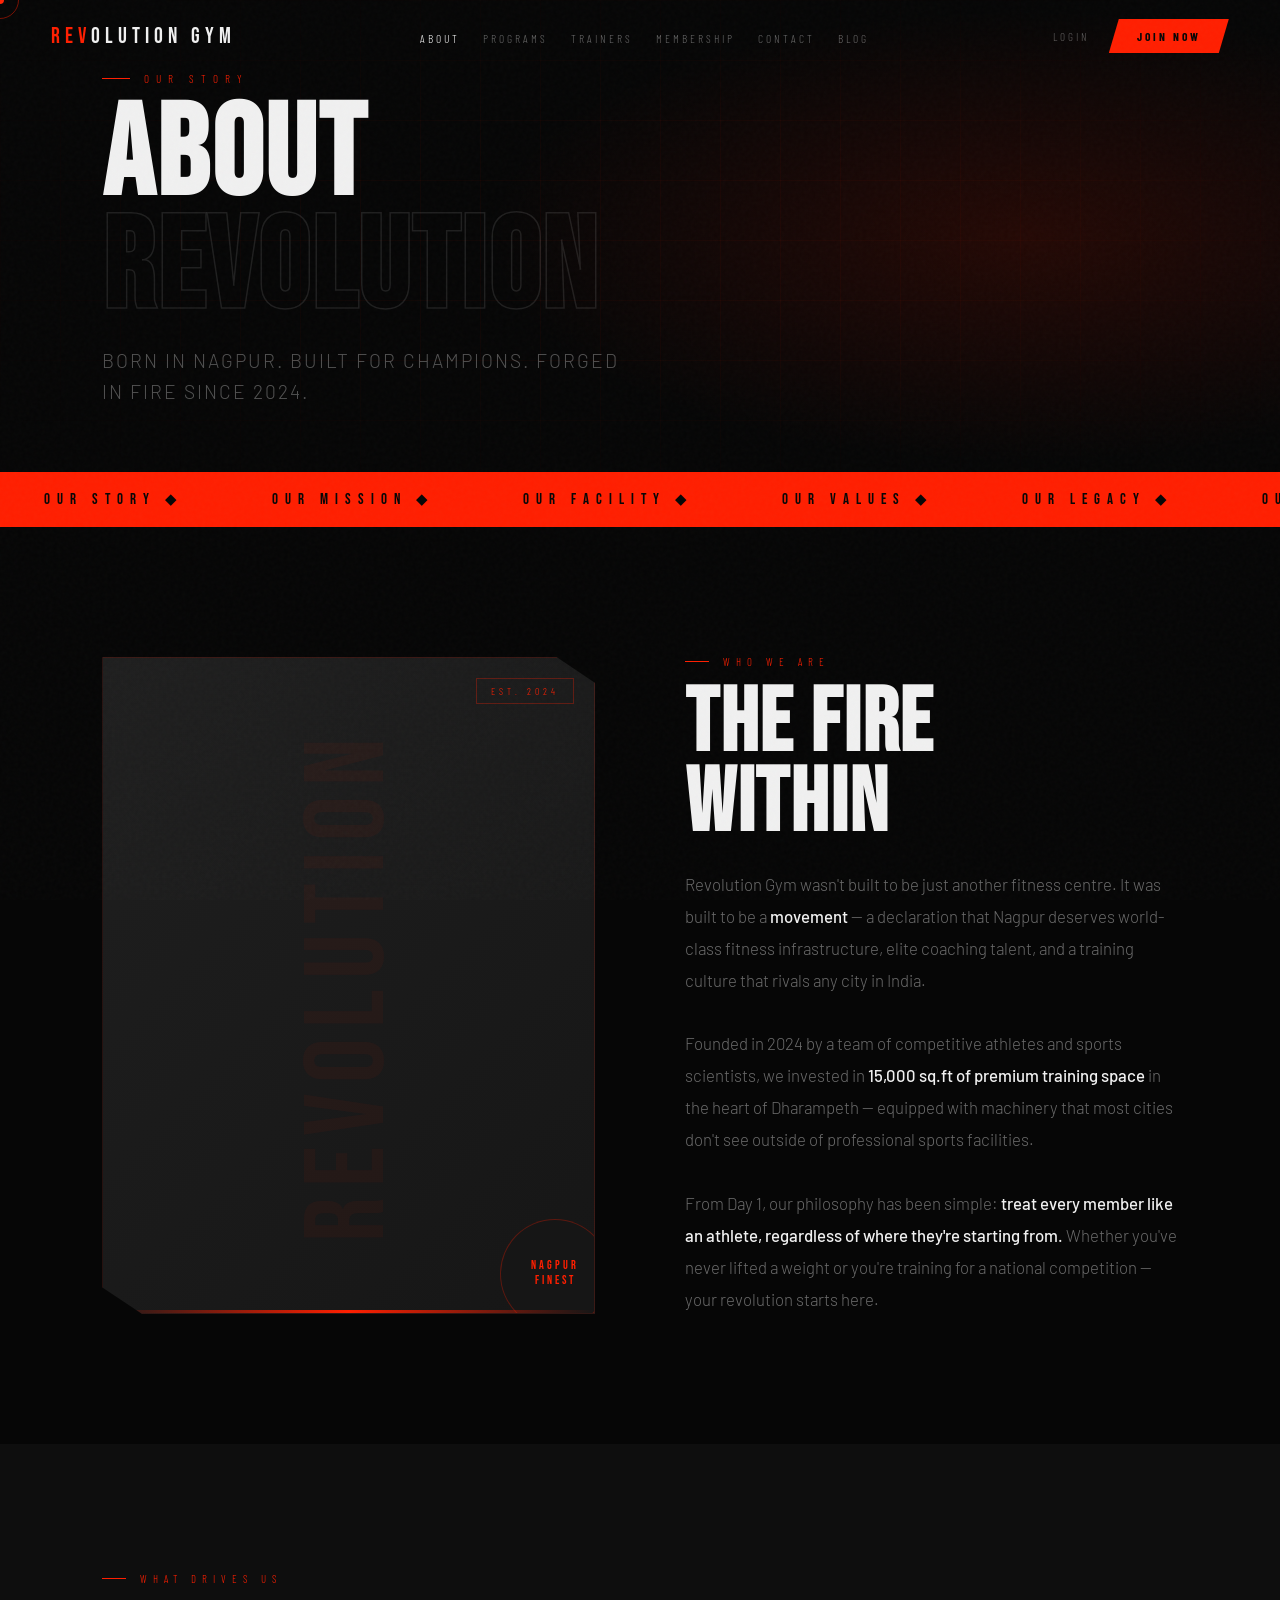
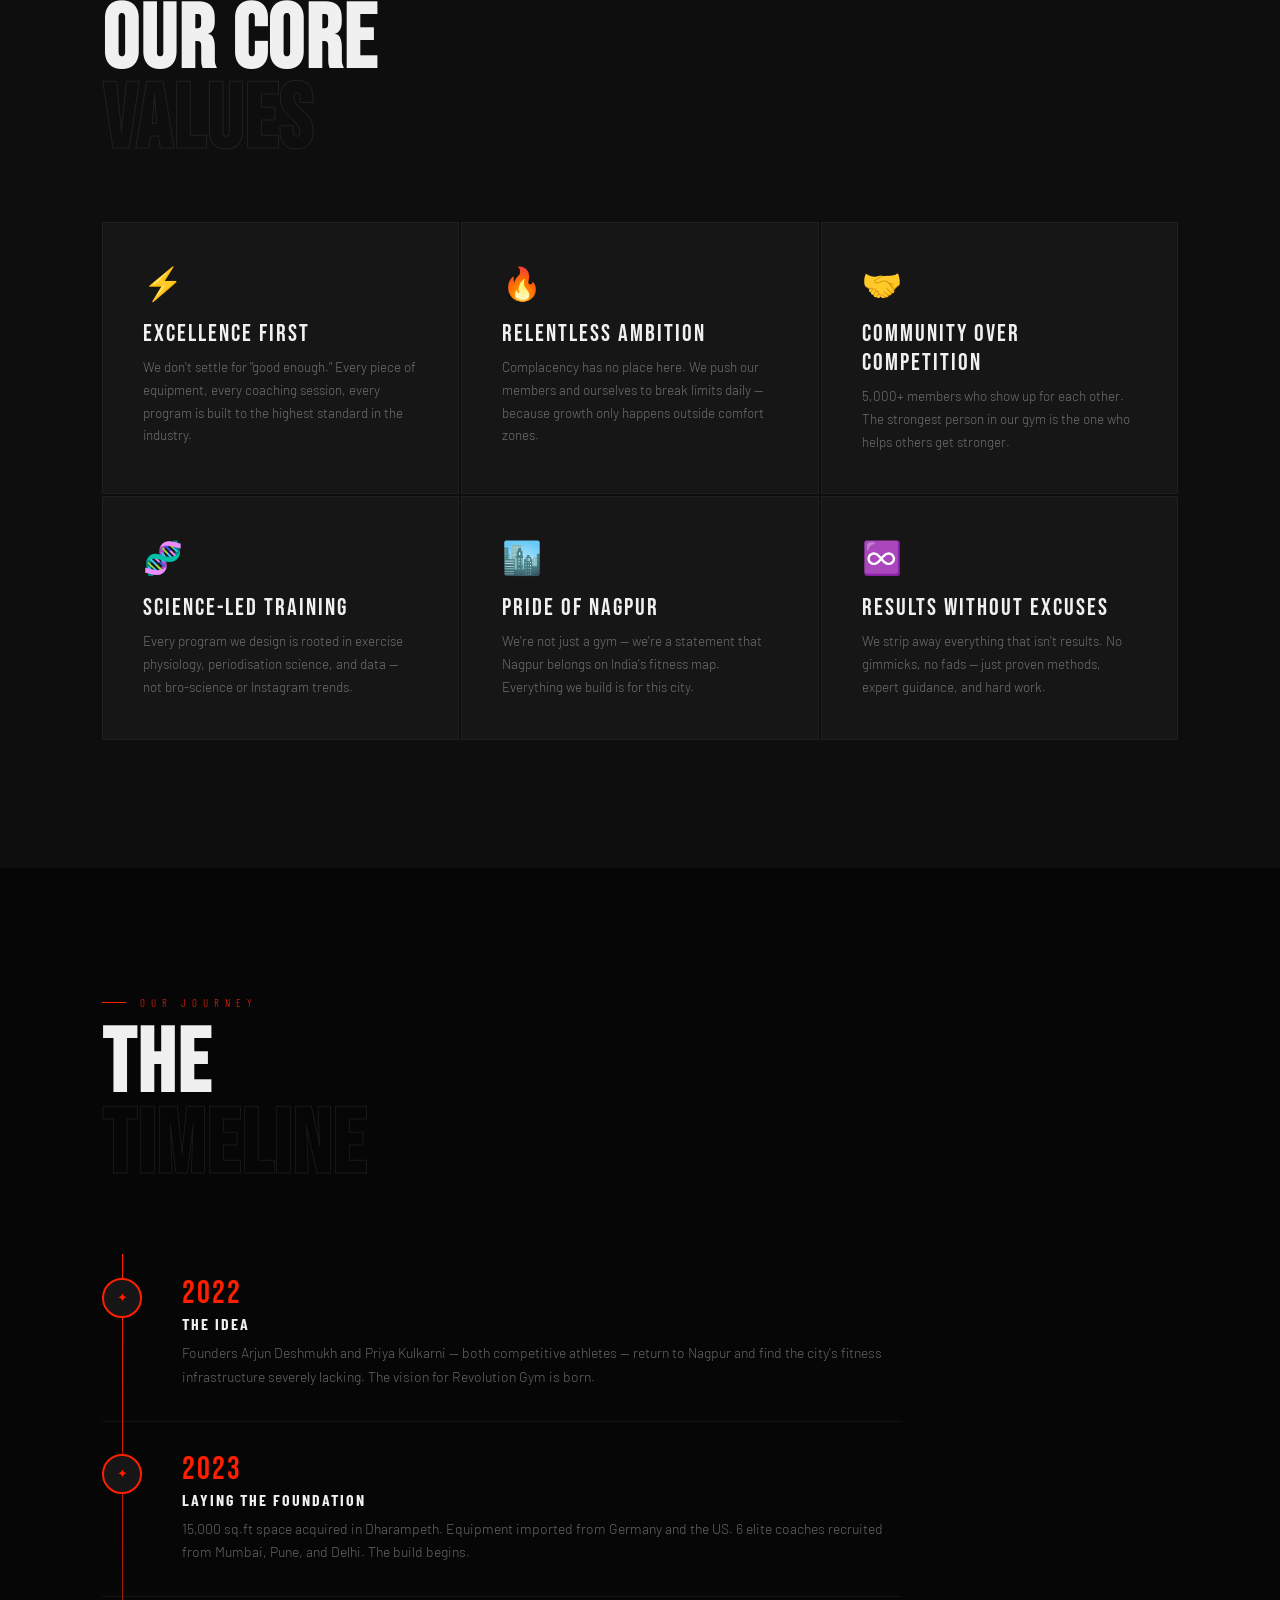
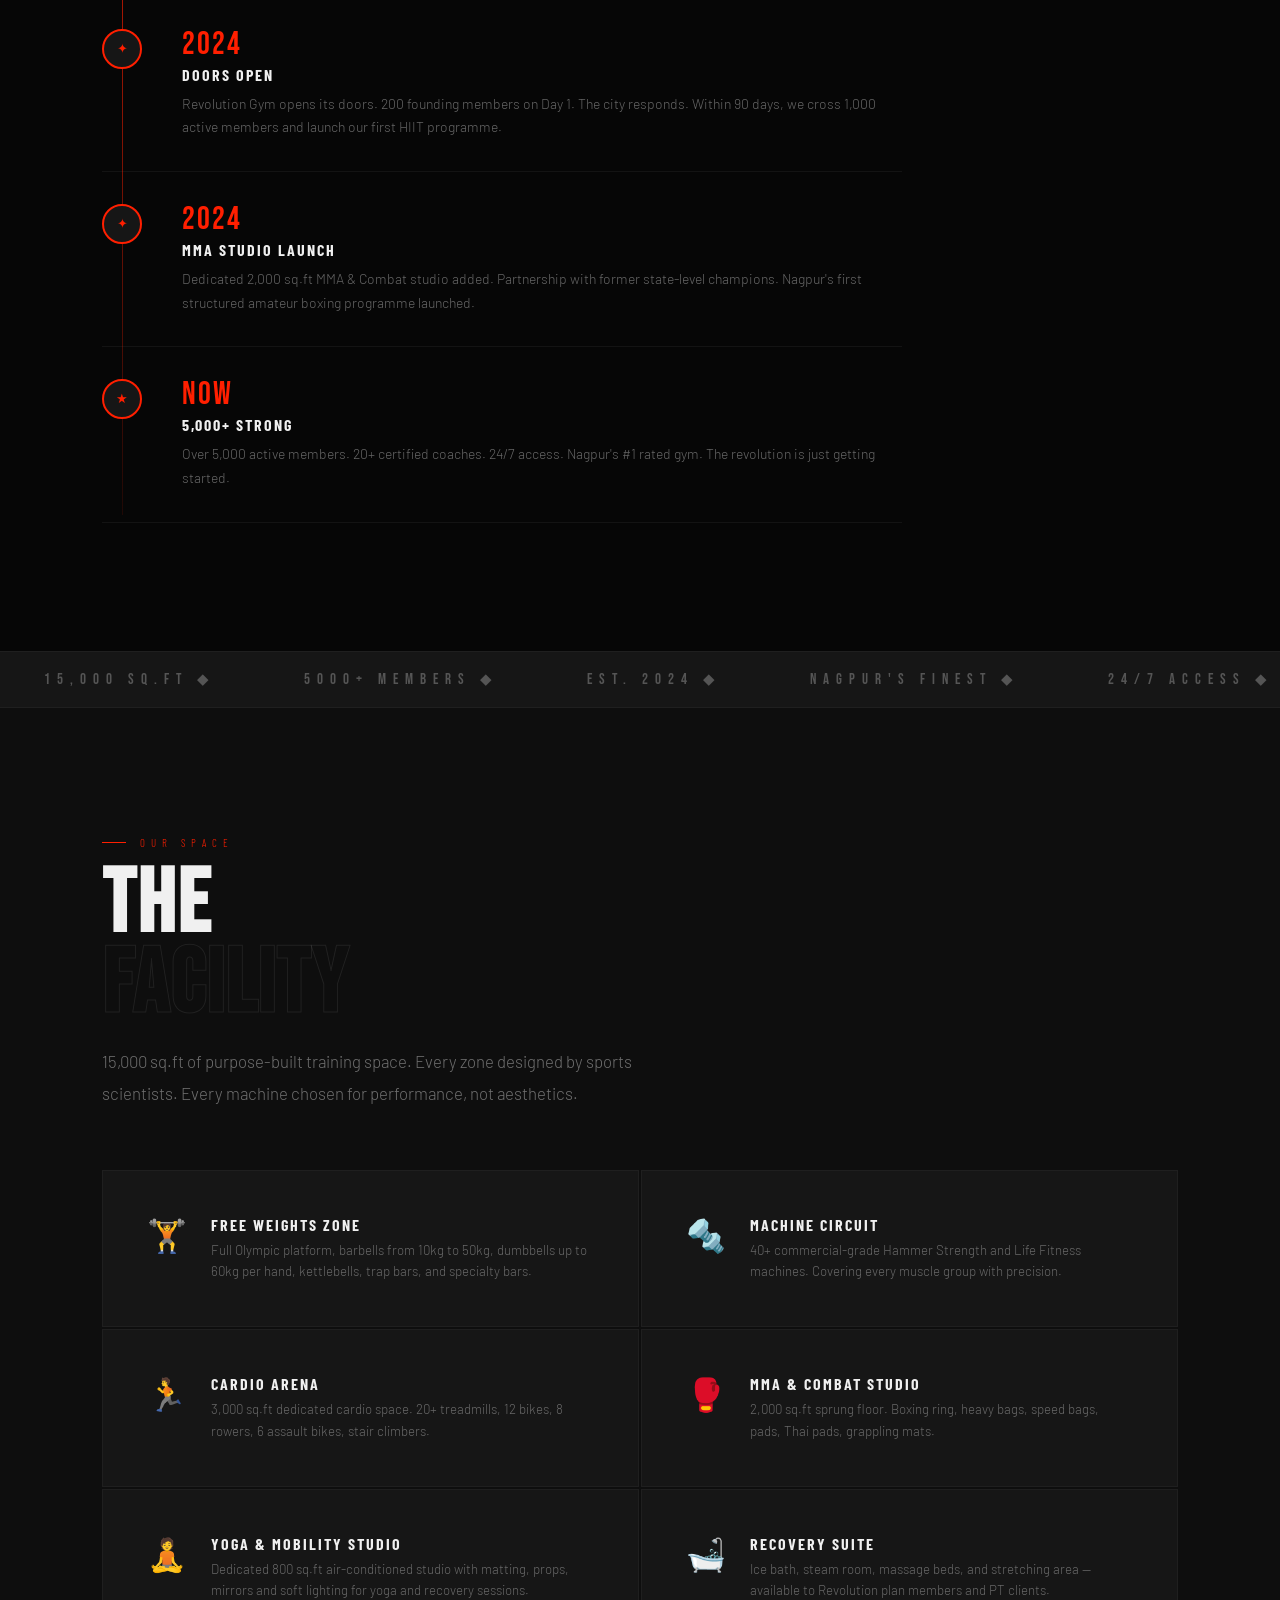
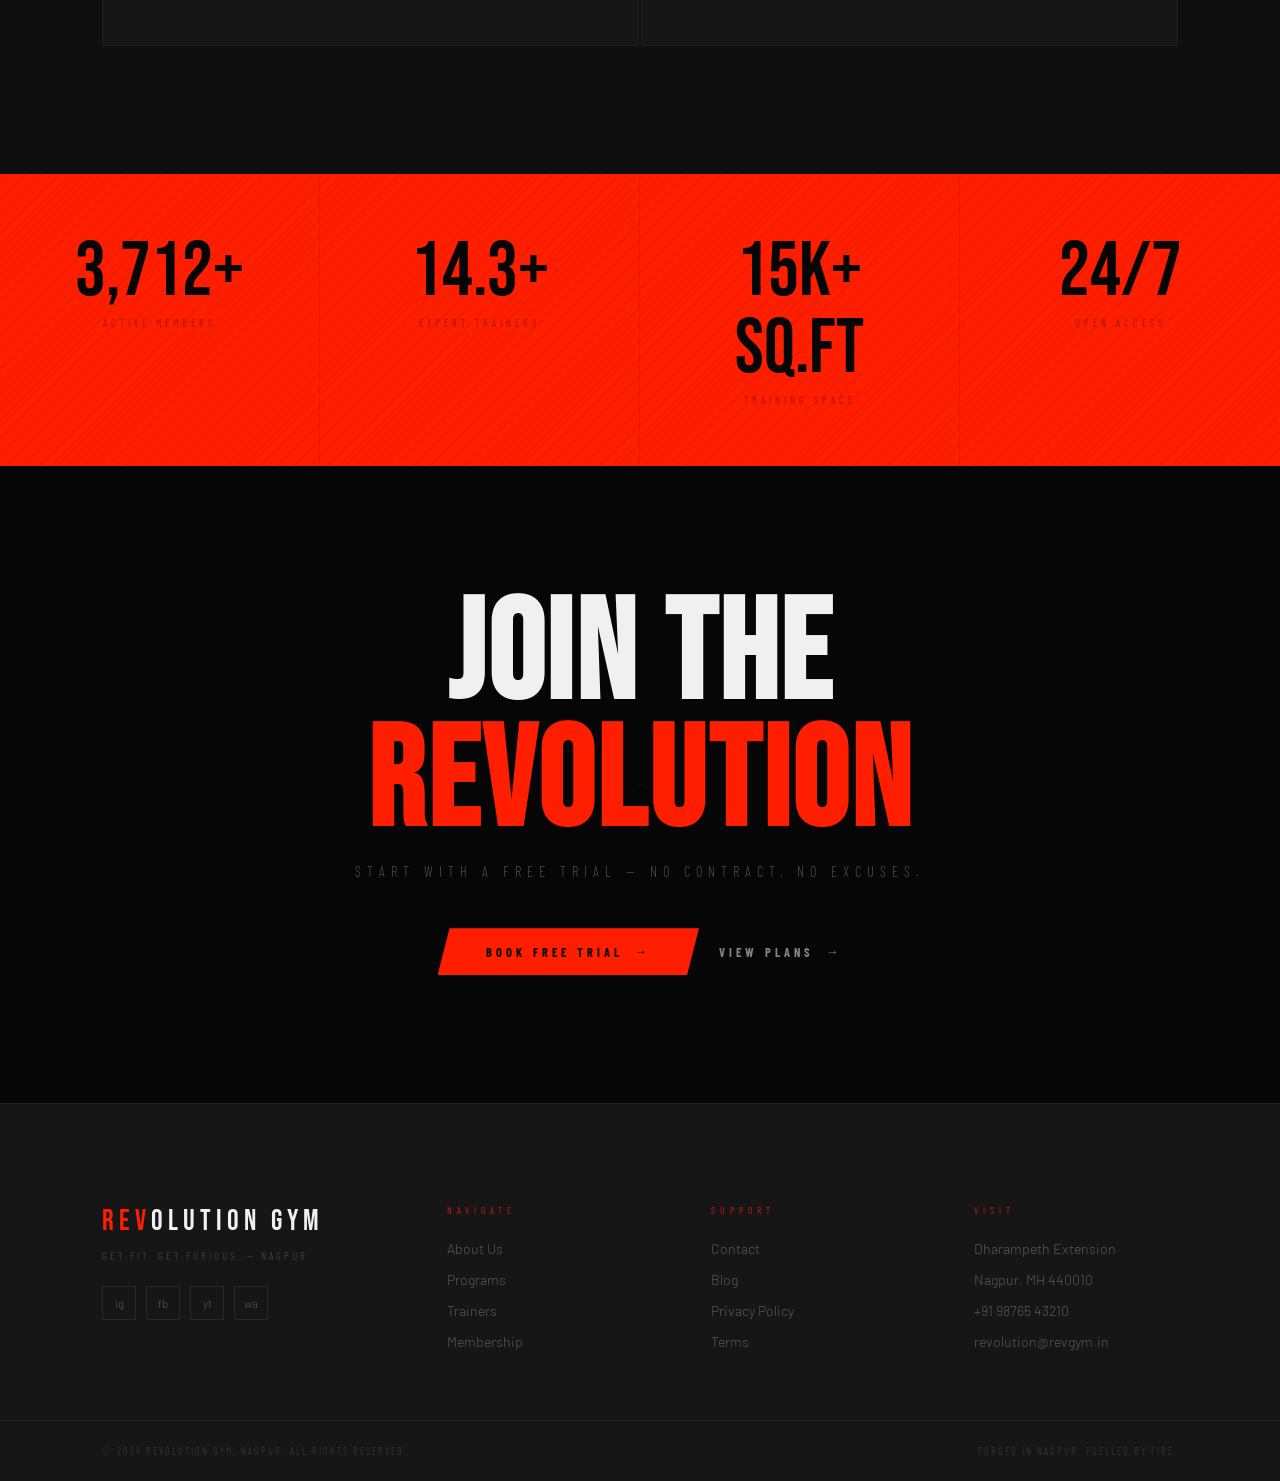
==== about.html @ 10c81440 "Initial commit" ====
<!DOCTYPE html>
<html lang="en">
<head>
<meta charset="UTF-8"><meta name="viewport" content="width=device-width,initial-scale=1">
<title>About Us — Revolution Gym Nagpur</title>
<link rel="stylesheet" href="style.css">
<style>
.about-two{display:grid;grid-template-columns:1fr 1fr;gap:clamp(40px,7vw,100px);align-items:center;}
.about-visual-box{
  aspect-ratio:3/4;background:linear-gradient(135deg,var(--plate),var(--steel));
  border:1px solid rgba(255,31,0,.15);position:relative;overflow:hidden;
  clip-path:polygon(0 0,92% 0,100% 4%,100% 100%,8% 100%,0 96%);
}
.about-visual-box::before{content:'REVOLUTION';position:absolute;top:50%;left:50%;transform:translate(-50%,-50%) rotate(-90deg);font-family:'Bebas Neue',sans-serif;font-size:7rem;letter-spacing:10px;color:rgba(255,31,0,.05);white-space:nowrap;}
.about-visual-box::after{content:'';position:absolute;bottom:0;left:0;right:0;height:3px;background:linear-gradient(90deg,transparent,var(--fire),transparent);animation:scan 3s ease-in-out infinite;}
@keyframes scan{0%,100%{transform:translateX(-100%);}50%{transform:translateX(100%);}}
.est-tag{position:absolute;top:20px;right:20px;font-family:'Barlow Condensed',sans-serif;font-size:.62rem;letter-spacing:4px;text-transform:uppercase;color:var(--fire);border:1px solid rgba(255,31,0,.3);padding:6px 14px;}
.rotate-badge{
  position:absolute;bottom:-16px;right:-16px;
  width:110px;height:110px;border-radius:50%;
  background:var(--steel);border:1px solid rgba(255,31,0,.3);
  display:flex;align-items:center;justify-content:center;
  font-family:'Bebas Neue',sans-serif;font-size:.72rem;letter-spacing:3px;
  color:var(--fire);text-align:center;line-height:1.3;
  animation:rotateSlow 14s linear infinite;
}
@keyframes rotateSlow{to{transform:rotate(360deg);}}

.values-grid{display:grid;grid-template-columns:repeat(3,1fr);gap:2px;margin-top:60px;}
.value-card{background:var(--steel);border:1px solid rgba(255,255,255,.04);padding:clamp(24px,4vw,40px);position:relative;overflow:hidden;transition:border-color .35s;}
.value-card:hover{border-color:rgba(255,31,0,.3);}
.value-card::after{content:'';position:absolute;bottom:0;left:0;width:0;height:2px;background:var(--fire);transition:width .5s var(--ease);}
.value-card:hover::after{width:100%;}
.value-icon{font-size:2rem;margin-bottom:16px;}
.value-title{font-family:'Bebas Neue',sans-serif;font-size:1.5rem;letter-spacing:2px;margin-bottom:8px;}
.value-desc{font-size:.84rem;color:rgba(255,255,255,.38);line-height:1.7;}

.facility-grid{display:grid;grid-template-columns:repeat(2,1fr);gap:2px;margin-top:60px;}
.facility-item{
  background:var(--steel);
  border:1px solid rgba(255,255,255,.04);
  padding:clamp(28px,4vw,44px);
  display:flex;gap:24px;align-items:flex-start;
  transition:border-color .35s;
}
.facility-item:hover{border-color:rgba(255,31,0,.25);}
.facility-icon{font-size:2rem;flex-shrink:0;}
.facility-h{font-family:'Barlow Condensed',sans-serif;font-size:1rem;letter-spacing:2px;text-transform:uppercase;font-weight:700;margin-bottom:6px;}
.facility-d{font-size:.83rem;color:rgba(255,255,255,.35);line-height:1.6;}

@media(max-width:900px){
  .about-two{grid-template-columns:1fr;}
  .about-visual-box{display:none;}
  .values-grid{grid-template-columns:1fr 1fr;}
  .facility-grid{grid-template-columns:1fr;}
}
@media(max-width:520px){.values-grid{grid-template-columns:1fr;}}
</style>
</head>
<body>
<div id="cur-dot"></div><div id="cur-ring"></div>
<canvas id="bg-canvas" style="position:fixed;inset:0;z-index:0;pointer-events:none;opacity:.5;"></canvas>

<nav>
  <a href="index.html" class="nav-logo"><em>REV</em>OLUTION GYM</a>
  <ul class="nav-links">
    <li><a href="about.html">About</a></li><li><a href="programs.html">Programs</a></li><li><a href="trainers.html">Trainers</a></li><li><a href="membership.html">Membership</a></li><li><a href="contact.html">Contact</a></li><li><a href="blog.html">Blog</a></li>
  </ul>
  <div style="display:flex;align-items:center;gap:0;flex-shrink:0;"><a href="login.html" id="navLoginBtn" style="font-family:'Barlow Condensed',sans-serif;font-size:.7rem;letter-spacing:3px;text-transform:uppercase;color:rgba(255,255,255,.35);margin-right:20px;transition:color .2s;white-space:nowrap;" onmouseover="this.style.color='#FF1F00'" onmouseout="this.style.color='rgba(255,255,255,.35)'">Login</a><a href="join.html" class="nav-cta">Join Now</a>
  </div>
  <button class="nav-ham" aria-label="Menu"><span></span><span></span><span></span></button>
</nav>
<nav class="nav-drawer"><ul><li><a href="about.html">About Us</a></li><li><a href="programs.html">Programs</a></li><li><a href="trainers.html">Trainers</a></li><li><a href="membership.html">Membership</a></li><li><a href="contact.html">Contact</a></li><li><a href="blog.html">Blog</a></li></ul><a href="login.html" style="display:block;text-align:center;margin:0 clamp(20px,6vw,60px) 12px;font-family:'Barlow Condensed',sans-serif;font-size:.8rem;letter-spacing:3px;text-transform:uppercase;color:rgba(255,255,255,.4);padding:14px;border:1px solid rgba(255,255,255,.1);">Sign In to My Account</a><a href="join.html" class="nav-drawer-cta">Join Now — Free Trial</a></nav>

<!-- HERO -->
<div class="page-hero">
  <div class="page-hero-bg"></div><div class="page-hero-grid"></div>
  <div class="page-hero-content">
    <p class="page-hero-eyebrow">Our Story</p>
    <h1 class="page-hero-title">ABOUT<br><span class="ghost">REVOLUTION</span></h1>
    <p class="page-hero-sub">Born in Nagpur. Built for champions. Forged in fire since 2024.</p>
  </div>
</div>

<!-- MARQUEE -->
<div class="marquee"><div class="marquee-track"><span>OUR STORY ◆</span><span>OUR MISSION ◆</span><span>OUR FACILITY ◆</span><span>OUR VALUES ◆</span><span>OUR LEGACY ◆</span><span>OUR STORY ◆</span><span>OUR MISSION ◆</span><span>OUR FACILITY ◆</span><span>OUR VALUES ◆</span><span>OUR LEGACY ◆</span></div></div>

<!-- STORY -->
<section class="section pad" style="background:var(--black);">
  <div class="about-two">
    <div class="about-visual-box">
      <div class="est-tag">EST. 2024</div>
      <div class="rotate-badge">NAGPUR<br>FINEST</div>
    </div>
    <div>
      <p class="s-label" data-r="up">Who We Are</p>
      <h2 class="s-title" data-r="up" data-d="80">THE FIRE<br>WITHIN</h2>
      <div class="s-body" data-r="up" data-d="160" style="margin-top:24px;">
        <p>Revolution Gym wasn't built to be just another fitness centre. It was built to be a <strong>movement</strong> — a declaration that Nagpur deserves world-class fitness infrastructure, elite coaching talent, and a training culture that rivals any city in India.</p>
        <br>
        <p>Founded in 2024 by a team of competitive athletes and sports scientists, we invested in <strong>15,000 sq.ft of premium training space</strong> in the heart of Dharampeth — equipped with machinery that most cities don't see outside of professional sports facilities.</p>
        <br>
        <p>From Day 1, our philosophy has been simple: <strong>treat every member like an athlete, regardless of where they're starting from.</strong> Whether you've never lifted a weight or you're training for a national competition — your revolution starts here.</p>
      </div>
    </div>
  </div>
</section>

<!-- VALUES -->
<section class="section pad" style="background:var(--ink);">
  <p class="s-label" data-r="up">What Drives Us</p>
  <h2 class="s-title" data-r="up" data-d="80">OUR CORE<br><span class="ghost">VALUES</span></h2>
  <div class="values-grid">
    <div class="value-card" data-r="up" data-d="0"><div class="value-icon">⚡</div><div class="value-title">Excellence First</div><p class="value-desc">We don't settle for "good enough." Every piece of equipment, every coaching session, every program is built to the highest standard in the industry.</p></div>
    <div class="value-card" data-r="up" data-d="80"><div class="value-icon">🔥</div><div class="value-title">Relentless Ambition</div><p class="value-desc">Complacency has no place here. We push our members and ourselves to break limits daily — because growth only happens outside comfort zones.</p></div>
    <div class="value-card" data-r="up" data-d="160"><div class="value-icon">🤝</div><div class="value-title">Community Over Competition</div><p class="value-desc">5,000+ members who show up for each other. The strongest person in our gym is the one who helps others get stronger.</p></div>
    <div class="value-card" data-r="up" data-d="60"><div class="value-icon">🧬</div><div class="value-title">Science-Led Training</div><p class="value-desc">Every program we design is rooted in exercise physiology, periodisation science, and data — not bro-science or Instagram trends.</p></div>
    <div class="value-card" data-r="up" data-d="140"><div class="value-icon">🏙️</div><div class="value-title">Pride of Nagpur</div><p class="value-desc">We're not just a gym — we're a statement that Nagpur belongs on India's fitness map. Everything we build is for this city.</p></div>
    <div class="value-card" data-r="up" data-d="220"><div class="value-icon">♾️</div><div class="value-title">Results Without Excuses</div><p class="value-desc">We strip away everything that isn't results. No gimmicks, no fads — just proven methods, expert guidance, and hard work.</p></div>
  </div>
</section>

<!-- TIMELINE -->
<section class="section pad" style="background:var(--black);">
  <p class="s-label" data-r="up">Our Journey</p>
  <h2 class="s-title" data-r="up" data-d="80">THE<br><span class="ghost">TIMELINE</span></h2>
  <div class="timeline" style="margin-top:60px;max-width:800px;">
    <div class="tl-item" data-r="up"><div class="tl-dot">✦</div><div><div class="tl-year">2022</div><div class="tl-title">The Idea</div><p class="tl-desc">Founders Arjun Deshmukh and Priya Kulkarni — both competitive athletes — return to Nagpur and find the city's fitness infrastructure severely lacking. The vision for Revolution Gym is born.</p></div></div>
    <div class="tl-item" data-r="up" data-d="80"><div class="tl-dot">✦</div><div><div class="tl-year">2023</div><div class="tl-title">Laying the Foundation</div><p class="tl-desc">15,000 sq.ft space acquired in Dharampeth. Equipment imported from Germany and the US. 6 elite coaches recruited from Mumbai, Pune, and Delhi. The build begins.</p></div></div>
    <div class="tl-item" data-r="up" data-d="160"><div class="tl-dot">✦</div><div><div class="tl-year">2024</div><div class="tl-title">Doors Open</div><p class="tl-desc">Revolution Gym opens its doors. 200 founding members on Day 1. The city responds. Within 90 days, we cross 1,000 active members and launch our first HIIT programme.</p></div></div>
    <div class="tl-item" data-r="up" data-d="240"><div class="tl-dot">✦</div><div><div class="tl-year">2024</div><div class="tl-title">MMA Studio Launch</div><p class="tl-desc">Dedicated 2,000 sq.ft MMA & Combat studio added. Partnership with former state-level champions. Nagpur's first structured amateur boxing programme launched.</p></div></div>
    <div class="tl-item" data-r="up" data-d="320"><div class="tl-dot">★</div><div><div class="tl-year">Now</div><div class="tl-title">5,000+ Strong</div><p class="tl-desc">Over 5,000 active members. 20+ certified coaches. 24/7 access. Nagpur's #1 rated gym. The revolution is just getting started.</p></div></div>
  </div>
</section>

<!-- MARQUEE -->
<div class="marquee dark rev"><div class="marquee-track"><span>15,000 SQ.FT ◆</span><span>5000+ MEMBERS ◆</span><span>EST. 2024 ◆</span><span>NAGPUR'S FINEST ◆</span><span>24/7 ACCESS ◆</span><span>20+ TRAINERS ◆</span><span>15,000 SQ.FT ◆</span><span>5000+ MEMBERS ◆</span><span>EST. 2024 ◆</span><span>NAGPUR'S FINEST ◆</span><span>24/7 ACCESS ◆</span><span>20+ TRAINERS ◆</span></div></div>

<!-- FACILITY -->
<section class="section pad" style="background:var(--ink);">
  <p class="s-label" data-r="up">Our Space</p>
  <h2 class="s-title" data-r="up" data-d="80">THE<br><span class="ghost">FACILITY</span></h2>
  <p class="s-body" data-r="up" data-d="160" style="margin-top:20px;max-width:600px;">15,000 sq.ft of purpose-built training space. Every zone designed by sports scientists. Every machine chosen for performance, not aesthetics.</p>
  <div class="facility-grid">
    <div class="facility-item" data-r="up"><div class="facility-icon">🏋️</div><div><div class="facility-h">Free Weights Zone</div><p class="facility-d">Full Olympic platform, barbells from 10kg to 50kg, dumbbells up to 60kg per hand, kettlebells, trap bars, and specialty bars.</p></div></div>
    <div class="facility-item" data-r="up" data-d="80"><div class="facility-icon">🔩</div><div><div class="facility-h">Machine Circuit</div><p class="facility-d">40+ commercial-grade Hammer Strength and Life Fitness machines. Covering every muscle group with precision.</p></div></div>
    <div class="facility-item" data-r="up" data-d="40"><div class="facility-icon">🏃</div><div><div class="facility-h">Cardio Arena</div><p class="facility-d">3,000 sq.ft dedicated cardio space. 20+ treadmills, 12 bikes, 8 rowers, 6 assault bikes, stair climbers.</p></div></div>
    <div class="facility-item" data-r="up" data-d="120"><div class="facility-icon">🥊</div><div><div class="facility-h">MMA & Combat Studio</div><p class="facility-d">2,000 sq.ft sprung floor. Boxing ring, heavy bags, speed bags, pads, Thai pads, grappling mats.</p></div></div>
    <div class="facility-item" data-r="up" data-d="80"><div class="facility-icon">🧘</div><div><div class="facility-h">Yoga & Mobility Studio</div><p class="facility-d">Dedicated 800 sq.ft air-conditioned studio with matting, props, mirrors and soft lighting for yoga and recovery sessions.</p></div></div>
    <div class="facility-item" data-r="up" data-d="160"><div class="facility-icon">🛁</div><div><div class="facility-h">Recovery Suite</div><p class="facility-d">Ice bath, steam room, massage beds, and stretching area — available to Revolution plan members and PT clients.</p></div></div>
  </div>
</section>

<!-- STATS BAND -->
<div class="fire-band">
  <div class="fire-band-grid">
    <div class="fire-stat" data-r="up"><div class="fire-num" data-count="5000" data-suffix="+">5000+</div><div class="fire-label">Active Members</div></div>
    <div class="fire-stat" data-r="up" data-d="100"><div class="fire-num" data-count="20" data-suffix="+">20+</div><div class="fire-label">Expert Trainers</div></div>
    <div class="fire-stat" data-r="up" data-d="200"><div class="fire-num">15K+ sq.ft</div><div class="fire-label">Training Space</div></div>
    <div class="fire-stat" data-r="up" data-d="300"><div class="fire-num">24/7</div><div class="fire-label">Open Access</div></div>
  </div>
</div>

<!-- CTA -->
<section class="section pad cta-section">
  <div class="cta-ring"></div><div class="cta-ring"></div><div class="cta-ring"></div>
  <div class="cta-inner">
    <h2 class="cta-h" data-r="up">JOIN THE<br><span style="color:var(--fire)">REVOLUTION</span></h2>
    <p class="cta-sub" data-r="up" data-d="100">Start with a free trial — no contract, no excuses.</p>
    <div class="cta-btns" data-r="up" data-d="200">
      <a href="contact.html" class="btn btn-fire">Book Free Trial <span class="arr">→</span></a>
      <a href="membership.html" class="btn btn-ghost">View Plans <span class="arr">→</span></a>
    </div>
  </div>
</section>

<!-- FOOTER -->
<footer>
  <div class="footer-main">
    <div><div class="footer-brand-name"><em>REV</em>OLUTION GYM</div><p class="footer-tagline">Get Fit. Get Furious. — Nagpur</p><div class="footer-socials"><a href="#" class="fsoc">ig</a><a href="#" class="fsoc">fb</a><a href="#" class="fsoc">yt</a><a href="#" class="fsoc">wa</a></div></div>
    <div class="footer-col"><div class="footer-col-h">Navigate</div><ul><li><a href="about.html">About Us</a></li><li><a href="programs.html">Programs</a></li><li><a href="trainers.html">Trainers</a></li><li><a href="membership.html">Membership</a></li></ul></div>
    <div class="footer-col"><div class="footer-col-h">Support</div><ul><li><a href="contact.html">Contact</a></li><li><a href="blog.html">Blog</a></li><li><a href="#">Privacy Policy</a></li><li><a href="#">Terms</a></li></ul></div>
    <div class="footer-col"><div class="footer-col-h">Visit</div><ul><li><a href="#">Dharampeth Extension</a></li><li><a href="#">Nagpur, MH 440010</a></li><li><a href="tel:+919876543210">+91 98765 43210</a></li><li><a href="mailto:revolution@revgym.in">revolution@revgym.in</a></li></ul></div>
  </div>
  <div class="footer-bottom"><span>© 2024 Revolution Gym, Nagpur. All Rights Reserved.</span><span>Forged in Nagpur. Fuelled by Fire.</span></div>
</footer>
<script src="main.js"></script>
</body>
</html>
---- style.css ----
/* ================================================================
   REVOLUTION GYM — Global Design System
   Pages: Home, About, Programs, Trainers, Membership, Contact, Blog
   ================================================================ */
@import url('https://fonts.googleapis.com/css2?family=Bebas+Neue&family=Barlow+Condensed:ital,wght@0,200;0,300;0,400;0,600;0,700;0,900;1,300;1,700&family=Barlow:wght@300;400;500&display=swap');

/* ── TOKENS ─────────────────────────────────────────────── */
:root {
  --fire:   #FF1F00;
  --ember:  #FF5500;
  --gold:   #FFB700;
  --black:  #060606;
  --ink:    #0e0e0e;
  --steel:  #161616;
  --plate:  #1f1f1f;
  --mist:   #2a2a2a;
  --ash:    #555;
  --chalk:  #aaa;
  --white:  #f0f0f0;
  --nav-h:  72px;
  --ease:   cubic-bezier(0.19,1,0.22,1);
  --ease-b: cubic-bezier(0.34,1.56,0.64,1);
}

/* ── RESET ───────────────────────────────────────────────── */
*,*::before,*::after{box-sizing:border-box;margin:0;padding:0;}
html{font-size:16px;overflow-x:hidden;scroll-behavior:smooth;}
body{
  background:var(--black);color:var(--white);
  font-family:'Barlow',sans-serif;font-weight:300;
  overflow-x:hidden;cursor:none;
  -webkit-font-smoothing:antialiased;
}
a{color:inherit;text-decoration:none;}
img,video,svg{display:block;max-width:100%;}
button,input,textarea,select{
  border:none;background:none;cursor:none;
  font:inherit;color:inherit;outline:none;
}

/* ── NOISE LAYER ─────────────────────────────────────────── */
body::before{
  content:'';position:fixed;inset:0;z-index:9000;
  pointer-events:none;
  background-image:url("data:image/svg+xml,%3Csvg viewBox='0 0 256 256' xmlns='http://www.w3.org/2000/svg'%3E%3Cfilter id='n'%3E%3CfeTurbulence type='fractalNoise' baseFrequency='.9' numOctaves='4' stitchTiles='stitch'/%3E%3C/filter%3E%3Crect width='100%25' height='100%25' filter='url(%23n)'/%3E%3C/svg%3E");
  opacity:.025;
}

/* ── CURSOR ──────────────────────────────────────────────── */
#cur-dot,#cur-ring{
  position:fixed;pointer-events:none;z-index:9998;
  transform:translate(-50%,-50%);
  transition:opacity .3s;
}
#cur-dot{
  width:8px;height:8px;
  background:var(--fire);border-radius:50%;
  mix-blend-mode:screen;
}
#cur-ring{
  width:38px;height:38px;
  border:1px solid rgba(255,31,0,.45);
  border-radius:50%;
  transition:width .35s var(--ease),height .35s var(--ease),border-color .3s,opacity .3s;
}
body.hover-active #cur-ring{width:60px;height:60px;border-color:rgba(255,31,0,.8);}

/* ── NAV ─────────────────────────────────────────────────── */
nav{
  position:fixed;top:0;left:0;right:0;
  height:var(--nav-h);z-index:500;
  display:flex;align-items:center;
  padding:0 clamp(16px,4vw,60px);
  justify-content:space-between;
  gap:16px;
  transition:background .4s,backdrop-filter .4s;
}
nav.scrolled{
  background:rgba(6,6,6,.94);
  backdrop-filter:blur(18px);-webkit-backdrop-filter:blur(18px);
  border-bottom:1px solid rgba(255,31,0,.1);
}
.nav-logo{
  font-family:'Bebas Neue',sans-serif;
  font-size:1.4rem;letter-spacing:5px;
  white-space:nowrap;
  flex-shrink:0;
}
.nav-logo em{color:var(--fire);font-style:normal;}

/* Desktop links */
.nav-links{
  display:flex;gap:clamp(10px,1.8vw,36px);list-style:none;
  flex:1;justify-content:center;
  margin:0 clamp(8px,1.5vw,24px);
  overflow:hidden;
}
.nav-links a{
  font-family:'Barlow Condensed',sans-serif;
  font-size:.72rem;letter-spacing:3px;text-transform:uppercase;
  color:rgba(255,255,255,.38);
  transition:color .2s;position:relative;
  white-space:nowrap;
}
.nav-links a::after{
  content:'';position:absolute;bottom:-4px;left:0;
  width:0;height:1px;background:var(--fire);
  transition:width .3s var(--ease);
}
.nav-links a:hover,
.nav-links a.active{color:var(--white);}
.nav-links a:hover::after,
.nav-links a.active::after{width:100%;}

.nav-cta{
  font-family:'Barlow Condensed',sans-serif;
  font-size:.72rem;letter-spacing:3px;text-transform:uppercase;font-weight:700;
  background:var(--fire);color:var(--black);
  padding:10px 28px;
  clip-path:polygon(10px 0%,100% 0%,calc(100% - 10px) 100%,0% 100%);
  transition:background .2s,transform .2s var(--ease-b);
}
.nav-cta:hover{background:var(--ember);transform:translateY(-2px);}

/* Hamburger */
.nav-ham{
  display:none;flex-direction:column;gap:5px;
  width:28px;padding:4px 0;
}
.nav-ham span{
  display:block;height:1.5px;background:var(--white);
  transition:transform .3s,opacity .3s;
  transform-origin:center;
}
.nav-ham.open span:nth-child(1){transform:translateY(6.5px) rotate(45deg);}
.nav-ham.open span:nth-child(2){opacity:0;}
.nav-ham.open span:nth-child(3){transform:translateY(-6.5px) rotate(-45deg);}

/* Mobile drawer */
.nav-drawer{overflow:hidden;visibility:hidden;
  position:fixed;top:var(--nav-h);left:0;right:0;
  background:rgba(6,6,6,.98);
  backdrop-filter:blur(20px);-webkit-backdrop-filter:blur(20px);
  transform:translateY(-110%);
  transition:transform .45s var(--ease);
  z-index:499;
  border-bottom:1px solid rgba(255,31,0,.15);
}
.nav-drawer.open{transform:translateY(0);visibility:visible;}
.nav-drawer ul{list-style:none;padding:32px clamp(20px,6vw,60px);}
.nav-drawer li{border-bottom:1px solid rgba(255,255,255,.06);}
.nav-drawer a{
  display:block;padding:18px 0;
  font-family:'Bebas Neue',sans-serif;
  font-size:1.8rem;letter-spacing:4px;
  color:rgba(255,255,255,.6);
  transition:color .2s,padding-left .3s var(--ease);
}
.nav-drawer a:hover,
.nav-drawer a.active{color:var(--fire);padding-left:12px;}
.nav-drawer-cta{
  margin:24px clamp(20px,6vw,60px) 32px;
  display:block;text-align:center;
  font-family:'Barlow Condensed',sans-serif;
  font-size:.85rem;letter-spacing:4px;text-transform:uppercase;font-weight:700;
  background:var(--fire);color:var(--black);
  padding:16px;
}

/* ── PAGE HERO (inner pages) ─────────────────────────────── */
.page-hero{
  min-height:52vh;display:flex;align-items:flex-end;
  padding:0 clamp(20px,8vw,120px) 64px;
  position:relative;overflow:hidden;
  padding-top:var(--nav-h);
}
.page-hero-bg{
  position:absolute;inset:0;
  background:
    radial-gradient(ellipse 70% 80% at 80% 50%,rgba(255,31,0,.12) 0%,transparent 60%),
    var(--black);
}
.page-hero-grid{
  position:absolute;inset:0;
  background-image:
    linear-gradient(rgba(255,31,0,.04) 1px,transparent 1px),
    linear-gradient(90deg,rgba(255,31,0,.04) 1px,transparent 1px);
  background-size:60px 60px;
  mask-image:radial-gradient(ellipse 80% 80% at 50% 50%,black 30%,transparent 80%);
}
.page-hero-content{position:relative;z-index:2;}
.page-hero-eyebrow{
  font-family:'Barlow Condensed',sans-serif;
  font-size:.7rem;letter-spacing:7px;text-transform:uppercase;
  color:var(--fire);display:flex;align-items:center;gap:14px;
  margin-bottom:16px;
}
.page-hero-eyebrow::before{
  content:'';display:block;width:28px;height:1px;background:var(--fire);
}
.page-hero-title{
  font-family:'Bebas Neue',sans-serif;
  font-size:clamp(3.5rem,10vw,9rem);
  line-height:.88;letter-spacing:.02em;
}
.page-hero-title .ghost{
  -webkit-text-stroke:1.5px rgba(255,255,255,.1);
  color:transparent;
}
.page-hero-sub{
  font-family:'Barlow Condensed',sans-serif;
  font-size:clamp(.9rem,2vw,1.2rem);letter-spacing:4px;text-transform:uppercase;
  color:rgba(255,255,255,.3);
  margin-top:20px;max-width:540px;line-height:1.6;
  font-weight:300;letter-spacing:2px;font-family:'Barlow',sans-serif;
}

/* ── MARQUEE ─────────────────────────────────────────────── */
.marquee{
  overflow:hidden;
  padding:18px 0;
  background:var(--fire);
  position:relative;z-index:2;
}
.marquee.dark{
  background:var(--steel);
  border-top:1px solid var(--plate);
  border-bottom:1px solid var(--plate);
}
.marquee-track{
  display:flex;width:max-content;
  animation:mq 22s linear infinite;
}
.marquee.rev .marquee-track{animation-direction:reverse;}
.marquee-track span{
  padding:0 44px;
  font-family:'Bebas Neue',sans-serif;
  font-size:.95rem;letter-spacing:7px;
  white-space:nowrap;color:var(--black);
}
.marquee.dark .marquee-track span{color:var(--ash);}
@keyframes mq{to{transform:translateX(-50%);}}

/* ── SECTION UTILITIES ───────────────────────────────────── */
.section{position:relative;z-index:2;}
.pad{padding:clamp(60px,10vw,140px) clamp(20px,8vw,120px);}
.pad-sm{padding:clamp(40px,6vw,80px) clamp(20px,8vw,120px);}

.s-label{
  font-family:'Barlow Condensed',sans-serif;
  font-size:.68rem;letter-spacing:6px;text-transform:uppercase;
  color:var(--fire);display:flex;align-items:center;gap:14px;
  margin-bottom:16px;
}
.s-label::before{content:'';display:block;width:24px;height:1px;background:var(--fire);}
.s-title{
  font-family:'Bebas Neue',sans-serif;
  font-size:clamp(2.8rem,7vw,6.5rem);
  line-height:.9;letter-spacing:.02em;
}
.s-title .ghost{-webkit-text-stroke:1px rgba(255,255,255,.08);color:transparent;}
.s-body{
  font-size:clamp(.95rem,1.5vw,1.05rem);
  line-height:1.9;color:rgba(255,255,255,.4);
  font-weight:300;
}
.s-body strong{color:var(--white);font-weight:500;}

/* ── BUTTONS ─────────────────────────────────────────────── */
.btn{
  display:inline-flex;align-items:center;gap:12px;
  font-family:'Barlow Condensed',sans-serif;
  font-size:.78rem;letter-spacing:4px;text-transform:uppercase;font-weight:700;
  transition:transform .3s var(--ease-b),background .2s;
  position:relative;overflow:hidden;
}
.btn:hover{transform:translateY(-3px);}
.btn-fire{
  background:var(--fire);color:var(--black);
  padding:16px 48px;
  clip-path:polygon(12px 0%,100% 0%,calc(100% - 12px) 100%,0% 100%);
}
.btn-fire::before{
  content:'';position:absolute;inset:0;
  background:linear-gradient(135deg,rgba(255,255,255,.18) 0%,transparent 50%);
  transform:translateX(-100%);transition:transform .5s var(--ease);
}
.btn-fire:hover::before{transform:translateX(0);}
.btn-fire:hover{background:var(--ember);}
.btn-ghost{
  color:rgba(255,255,255,.5);padding:16px 0;
}
.btn-ghost:hover{color:var(--white);}
.btn-ghost .arr{display:inline-block;transition:transform .3s var(--ease);}
.btn-ghost:hover .arr{transform:translateX(8px);}
.btn-outline{
  border:1px solid rgba(255,255,255,.15);
  color:var(--white);padding:14px 36px;
  clip-path:polygon(8px 0%,100% 0%,calc(100% - 8px) 100%,0% 100%);
  transition:border-color .3s,background .3s,transform .3s var(--ease-b);
}
.btn-outline:hover{border-color:var(--fire);background:rgba(255,31,0,.08);}

/* ── REVEAL ANIMATION ────────────────────────────────────── */
[data-r]{
  opacity:0;
  transition:opacity .85s var(--ease),transform .85s var(--ease);
}
[data-r="up"]{transform:translateY(44px);}
[data-r="left"]{transform:translateX(-44px);}
[data-r="right"]{transform:translateX(44px);}
[data-r="scale"]{transform:scale(.94);}
[data-r].in{opacity:1;transform:none;}

/* ── CARD SHARED ─────────────────────────────────────────── */
.card{
  background:var(--steel);
  border:1px solid rgba(255,255,255,.05);
  position:relative;overflow:hidden;
  transition:border-color .35s,transform .35s var(--ease);
}
.card:hover{border-color:rgba(255,31,0,.3);transform:translateY(-6px);}
.card-fire-bar{
  position:absolute;left:0;top:0;bottom:0;width:3px;
  background:var(--fire);transform:scaleY(0);transform-origin:bottom;
  transition:transform .45s var(--ease);
}
.card:hover .card-fire-bar{transform:scaleY(1);}

/* ── FIRE BAND ───────────────────────────────────────────── */
.fire-band{
  background:var(--fire);position:relative;overflow:hidden;z-index:3;
}
.fire-band::before{
  content:'';position:absolute;inset:0;
  background:repeating-linear-gradient(
    -45deg,rgba(0,0,0,.05) 0,rgba(0,0,0,.05) 2px,
    transparent 2px,transparent 12px
  );
}
.fire-band-grid{
  display:grid;grid-template-columns:repeat(4,1fr);
  position:relative;z-index:1;
}
.fire-stat{
  padding:clamp(32px,5vw,60px) clamp(20px,3vw,40px);
  text-align:center;
  border-right:1px solid rgba(0,0,0,.1);
}
.fire-stat:last-child{border-right:none;}
.fire-num{
  font-family:'Bebas Neue',sans-serif;
  font-size:clamp(2.5rem,6vw,5rem);
  line-height:1;color:var(--black);
}
.fire-label{
  font-family:'Barlow Condensed',sans-serif;
  font-size:.65rem;letter-spacing:4px;text-transform:uppercase;
  color:rgba(0,0,0,.45);margin-top:6px;
}

/* ── FOOTER ──────────────────────────────────────────────── */
footer{
  background:var(--steel);
  border-top:1px solid rgba(255,255,255,.05);
  position:relative;z-index:2;
}
.footer-main{
  display:grid;
  grid-template-columns:1.4fr 1fr 1fr 1fr;
  gap:clamp(30px,5vw,60px);
  padding:clamp(60px,8vw,100px) clamp(20px,8vw,120px) clamp(40px,6vw,70px);
  border-bottom:1px solid rgba(255,255,255,.05);
}
.footer-brand-name{
  font-family:'Bebas Neue',sans-serif;
  font-size:1.8rem;letter-spacing:5px;
}
.footer-brand-name em{color:var(--fire);font-style:normal;}
.footer-tagline{
  font-family:'Barlow Condensed',sans-serif;
  font-size:.68rem;letter-spacing:3px;text-transform:uppercase;
  color:rgba(255,255,255,.22);margin-top:10px;
}
.footer-socials{display:flex;gap:10px;margin-top:24px;}
.fsoc{
  width:34px;height:34px;
  border:1px solid rgba(255,255,255,.08);
  display:flex;align-items:center;justify-content:center;
  font-size:.72rem;color:rgba(255,255,255,.28);
  transition:border-color .3s,color .3s;
}
.fsoc:hover{border-color:var(--fire);color:var(--fire);}
.footer-col-h{
  font-family:'Barlow Condensed',sans-serif;
  font-size:.62rem;letter-spacing:5px;text-transform:uppercase;
  color:var(--fire);margin-bottom:22px;
}
.footer-col ul{list-style:none;display:flex;flex-direction:column;gap:12px;}
.footer-col a{
  font-size:.88rem;color:rgba(255,255,255,.28);
  transition:color .2s;
}
.footer-col a:hover{color:var(--white);}
.footer-bottom{
  display:flex;justify-content:space-between;align-items:center;
  padding:24px clamp(20px,8vw,120px);
  font-family:'Barlow Condensed',sans-serif;
  font-size:.65rem;letter-spacing:2px;text-transform:uppercase;
  color:rgba(255,255,255,.16);
}

/* ── FORM ELEMENTS ───────────────────────────────────────── */
.form-group{display:flex;flex-direction:column;gap:8px;}
.form-label{
  font-family:'Barlow Condensed',sans-serif;
  font-size:.68rem;letter-spacing:4px;text-transform:uppercase;
  color:rgba(255,255,255,.4);
}
.form-input,.form-textarea,.form-select{
  background:var(--plate);
  border:1px solid rgba(255,255,255,.08);
  color:var(--white);
  padding:14px 18px;
  font-family:'Barlow',sans-serif;
  font-size:.92rem;font-weight:300;
  width:100%;
  transition:border-color .3s;
}
.form-input:focus,.form-textarea:focus,.form-select:focus{
  border-color:var(--fire);
  outline:none;
}
.form-input::placeholder,.form-textarea::placeholder{
  color:rgba(255,255,255,.2);
}
.form-textarea{resize:vertical;min-height:130px;}
.form-select option{background:var(--steel);}

/* ── FAQ ACCORDION ───────────────────────────────────────── */
.faq-item{border-bottom:1px solid rgba(255,255,255,.07);}
.faq-q{
  width:100%;display:flex;justify-content:space-between;align-items:center;
  padding:22px 0;text-align:left;
  font-family:'Barlow Condensed',sans-serif;
  font-size:1.05rem;letter-spacing:1px;
  color:var(--white);font-weight:600;
  transition:color .2s;
}
.faq-q:hover{color:var(--fire);}
.faq-icon{
  font-size:1.2rem;color:var(--fire);
  transition:transform .35s var(--ease);flex-shrink:0;margin-left:20px;
}
.faq-item.open .faq-icon{transform:rotate(45deg);}
.faq-a{
  max-height:0;overflow:hidden;
  transition:max-height .4s var(--ease),padding .4s;
}
.faq-item.open .faq-a{max-height:300px;padding-bottom:22px;}
.faq-a p{font-size:.9rem;color:rgba(255,255,255,.4);line-height:1.8;}

/* ── SCHEDULE TABLE ──────────────────────────────────────── */
.schedule-table{width:100%;border-collapse:collapse;}
.schedule-table th{
  font-family:'Barlow Condensed',sans-serif;
  font-size:.65rem;letter-spacing:4px;text-transform:uppercase;
  color:var(--fire);padding:14px 20px;
  border-bottom:1px solid rgba(255,31,0,.2);
  text-align:left;
}
.schedule-table td{
  padding:14px 20px;
  font-size:.88rem;color:rgba(255,255,255,.45);
  border-bottom:1px solid rgba(255,255,255,.04);
  vertical-align:middle;
}
.schedule-table tr:hover td{background:rgba(255,31,0,.03);color:var(--white);}
.sched-badge{
  display:inline-block;
  font-family:'Barlow Condensed',sans-serif;
  font-size:.58rem;letter-spacing:3px;text-transform:uppercase;
  border:1px solid rgba(255,31,0,.35);
  color:var(--fire);padding:3px 10px;
}
.sched-dot{
  display:inline-block;width:8px;height:8px;
  border-radius:50%;margin-right:8px;
  vertical-align:middle;
}
.dot-fire{background:var(--fire);}
.dot-gold{background:var(--gold);}
.dot-white{background:rgba(255,255,255,.3);}

/* ── BLOG CARDS ──────────────────────────────────────────── */
.blog-grid{
  display:grid;
  grid-template-columns:repeat(3,1fr);
  gap:2px;margin-top:60px;
}
.blog-card{
  background:var(--steel);
  border:1px solid rgba(255,255,255,.04);
  overflow:hidden;
  transition:border-color .3s;
}
.blog-card:hover{border-color:rgba(255,31,0,.3);}
.blog-thumb{
  height:220px;
  background:linear-gradient(135deg,var(--plate),var(--steel));
  display:flex;align-items:center;justify-content:center;
  font-size:3.5rem;position:relative;overflow:hidden;
}
.blog-thumb::after{
  content:'';position:absolute;inset:0;
  background:linear-gradient(to bottom,transparent 40%,var(--steel));
}
.blog-body{padding:28px;}
.blog-tag{
  font-family:'Barlow Condensed',sans-serif;
  font-size:.6rem;letter-spacing:4px;text-transform:uppercase;
  color:var(--fire);margin-bottom:12px;
}
.blog-title{
  font-family:'Bebas Neue',sans-serif;
  font-size:1.6rem;letter-spacing:1px;line-height:1.1;
  transition:color .2s;
}
.blog-card:hover .blog-title{color:var(--fire);}
.blog-excerpt{
  font-size:.84rem;color:rgba(255,255,255,.35);
  line-height:1.7;margin-top:10px;
}
.blog-meta{
  display:flex;justify-content:space-between;align-items:center;
  margin-top:20px;
  font-family:'Barlow Condensed',sans-serif;
  font-size:.62rem;letter-spacing:2px;text-transform:uppercase;
  color:rgba(255,255,255,.22);
}
.blog-read{color:var(--fire);}

/* ── TRAINER PROFILE CARD ────────────────────────────────── */
.trainer-card{
  background:var(--steel);
  border:1px solid rgba(255,255,255,.05);
  overflow:hidden;
  transition:border-color .4s,transform .4s var(--ease);
}
.trainer-card:hover{border-color:rgba(255,31,0,.3);transform:translateY(-6px);}
.trainer-avi{
  height:320px;
  background:linear-gradient(160deg,var(--plate),var(--steel));
  display:flex;align-items:center;justify-content:center;
  font-size:5rem;position:relative;overflow:hidden;
}
.trainer-avi::after{
  content:'';position:absolute;inset:0;
  background:linear-gradient(to bottom,transparent 55%,var(--steel));
}
.trainer-badge{
  position:absolute;bottom:0;left:0;
  background:var(--fire);color:var(--black);
  font-family:'Barlow Condensed',sans-serif;
  font-size:.6rem;letter-spacing:4px;text-transform:uppercase;font-weight:700;
  padding:6px 18px;z-index:1;
  transform:translateY(100%);
  transition:transform .4s var(--ease);
}
.trainer-card:hover .trainer-badge{transform:translateY(0);}
.trainer-info{padding:26px;}
.trainer-name{
  font-family:'Bebas Neue',sans-serif;
  font-size:1.7rem;letter-spacing:2px;
}
.trainer-role{
  font-family:'Barlow Condensed',sans-serif;
  font-size:.65rem;letter-spacing:4px;text-transform:uppercase;
  color:var(--fire);margin-top:4px;
}
.trainer-bio{
  font-size:.83rem;color:rgba(255,255,255,.35);
  line-height:1.7;margin-top:12px;
}
.trainer-creds{display:flex;flex-wrap:wrap;gap:6px;margin-top:16px;}
.cred{
  font-family:'Barlow Condensed',sans-serif;
  font-size:.58rem;letter-spacing:2px;text-transform:uppercase;
  border:1px solid rgba(255,255,255,.1);
  color:var(--ash);padding:3px 10px;
}

/* ── PLAN CARDS ──────────────────────────────────────────── */
.plans-grid{
  display:grid;grid-template-columns:repeat(3,1fr);
  gap:2px;margin-top:60px;
}
.plan{
  background:var(--steel);
  border:1px solid rgba(255,255,255,.05);
  padding:clamp(32px,4vw,52px) clamp(24px,3vw,40px);
  position:relative;overflow:hidden;
  transition:transform .35s var(--ease),border-color .35s;
}
.plan:hover{transform:translateY(-5px);}
.plan.hot{border-color:var(--fire);}
.plan.hot::before{
  content:'MOST POPULAR';
  position:absolute;top:0;right:0;
  background:var(--fire);color:var(--black);
  font-family:'Barlow Condensed',sans-serif;
  font-size:.58rem;letter-spacing:4px;text-transform:uppercase;font-weight:700;
  padding:6px 18px;
}
.plan-tier{
  font-family:'Barlow Condensed',sans-serif;
  font-size:.62rem;letter-spacing:5px;text-transform:uppercase;
  color:rgba(255,255,255,.28);margin-bottom:14px;
}
.plan.hot .plan-tier{color:var(--fire);}
.plan-name{
  font-family:'Bebas Neue',sans-serif;
  font-size:2.8rem;letter-spacing:2px;line-height:1;
}
.plan-price{display:flex;align-items:baseline;gap:5px;margin:20px 0;}
.plan-cur{font-family:'Barlow Condensed',sans-serif;font-size:1.3rem;color:var(--fire);font-weight:600;}
.plan-amt{font-family:'Bebas Neue',sans-serif;font-size:4rem;line-height:1;}
.plan-per{font-family:'Barlow Condensed',sans-serif;font-size:.72rem;letter-spacing:2px;color:var(--ash);}
.plan-rule{width:36px;height:2px;background:rgba(255,31,0,.45);margin-bottom:24px;}
.plan-feats{list-style:none;display:flex;flex-direction:column;gap:13px;}
.plan-feats li{
  display:flex;gap:11px;align-items:center;
  font-size:.87rem;color:rgba(255,255,255,.48);
}
.plan-feats li::before{content:'◆';color:var(--fire);font-size:.42rem;flex-shrink:0;}
.plan-btn{
  display:block;margin-top:36px;text-align:center;
  font-family:'Barlow Condensed',sans-serif;
  font-size:.75rem;letter-spacing:4px;text-transform:uppercase;font-weight:700;
  padding:15px;
  border:1px solid rgba(255,255,255,.12);color:var(--white);
  transition:background .3s,border-color .3s,color .3s;
}
.plan-btn:hover,.plan.hot .plan-btn{
  background:var(--fire);border-color:var(--fire);color:var(--black);
}

/* ── TIMELINE ────────────────────────────────────────────── */
.timeline{display:flex;flex-direction:column;gap:0;position:relative;}
.timeline::before{
  content:'';position:absolute;left:20px;top:8px;bottom:8px;
  width:1px;background:linear-gradient(to bottom,var(--fire),rgba(255,31,0,.1));
}
.tl-item{
  display:flex;gap:40px;align-items:flex-start;
  padding:32px 0;
  border-bottom:1px solid rgba(255,255,255,.05);
}
.tl-dot{
  width:40px;height:40px;
  background:var(--steel);border:2px solid var(--fire);
  border-radius:50%;flex-shrink:0;
  display:flex;align-items:center;justify-content:center;
  font-family:'Bebas Neue',sans-serif;font-size:.8rem;
  color:var(--fire);position:relative;z-index:1;
}
.tl-year{
  font-family:'Bebas Neue',sans-serif;
  font-size:2rem;letter-spacing:2px;color:var(--fire);
  line-height:1;
}
.tl-title{
  font-family:'Barlow Condensed',sans-serif;
  font-size:1rem;letter-spacing:2px;text-transform:uppercase;
  font-weight:700;margin-top:4px;
}
.tl-desc{
  font-size:.87rem;color:rgba(255,255,255,.38);
  line-height:1.7;margin-top:8px;
}

/* ── CTA SECTION ─────────────────────────────────────────── */
.cta-section{
  position:relative;overflow:hidden;
  text-align:center;
  background:var(--black);
}
.cta-ring{
  position:absolute;top:50%;left:50%;
  border-radius:50%;
  border:1px solid rgba(255,31,0,.07);
  transform:translate(-50%,-50%);
  animation:cRingEx 5s ease-out infinite;
}
.cta-ring:nth-child(2){animation-delay:1.7s;}
.cta-ring:nth-child(3){animation-delay:3.4s;}
@keyframes cRingEx{
  0%{width:200px;height:200px;opacity:1;}
  100%{width:1400px;height:1400px;opacity:0;}
}
.cta-inner{position:relative;z-index:2;}
.cta-h{
  font-family:'Bebas Neue',sans-serif;
  font-size:clamp(3.5rem,11vw,10rem);
  line-height:.9;letter-spacing:.02em;
}
.cta-sub{
  font-family:'Barlow Condensed',sans-serif;
  font-size:.9rem;letter-spacing:6px;text-transform:uppercase;
  color:rgba(255,255,255,.28);margin-top:16px;
}
.cta-btns{
  margin-top:48px;display:flex;gap:20px;
  justify-content:center;align-items:center;
}

/* ── MOBILE ──────────────────────────────────────────────── */
@media(max-width:1100px){
  /* Reduce nav-links letter-spacing to prevent overlap at medium widths */
  .nav-links{gap:clamp(8px,1.2vw,20px);}
  .nav-links a{letter-spacing:1.5px;font-size:.66rem;}
}

@media(max-width:1024px){
  .blog-grid{grid-template-columns:repeat(2,1fr);}
  .fire-band-grid{grid-template-columns:repeat(2,1fr);}
  .plans-grid{grid-template-columns:1fr;max-width:420px;margin-left:auto;margin-right:auto;}
  .footer-main{grid-template-columns:1fr 1fr;gap:40px;}
}

@media(max-width:768px){
  body{cursor:auto;}
  #cur-dot,#cur-ring{display:none;}
  nav{padding:0 20px;gap:8px;}
  .nav-links,.nav-cta{display:none;}
  /* Hide the login link in desktop nav on mobile — drawer handles it */
  #navLoginBtn{display:none;}
  .nav-ham{display:flex;}
  .blog-grid{grid-template-columns:1fr;}
  .fire-band-grid{grid-template-columns:repeat(2,1fr);}
  .footer-main{grid-template-columns:1fr;}
  .footer-bottom{flex-direction:column;gap:10px;text-align:center;}
  .plans-grid{grid-template-columns:1fr;}
  .tl-item{gap:20px;}
  .timeline::before{left:16px;}
  .cta-btns{flex-direction:column;}
}

@media(max-width:480px){
  .fire-band-grid{grid-template-columns:repeat(2,1fr);}
  .page-hero{min-height:45vh;padding-bottom:40px;}
}
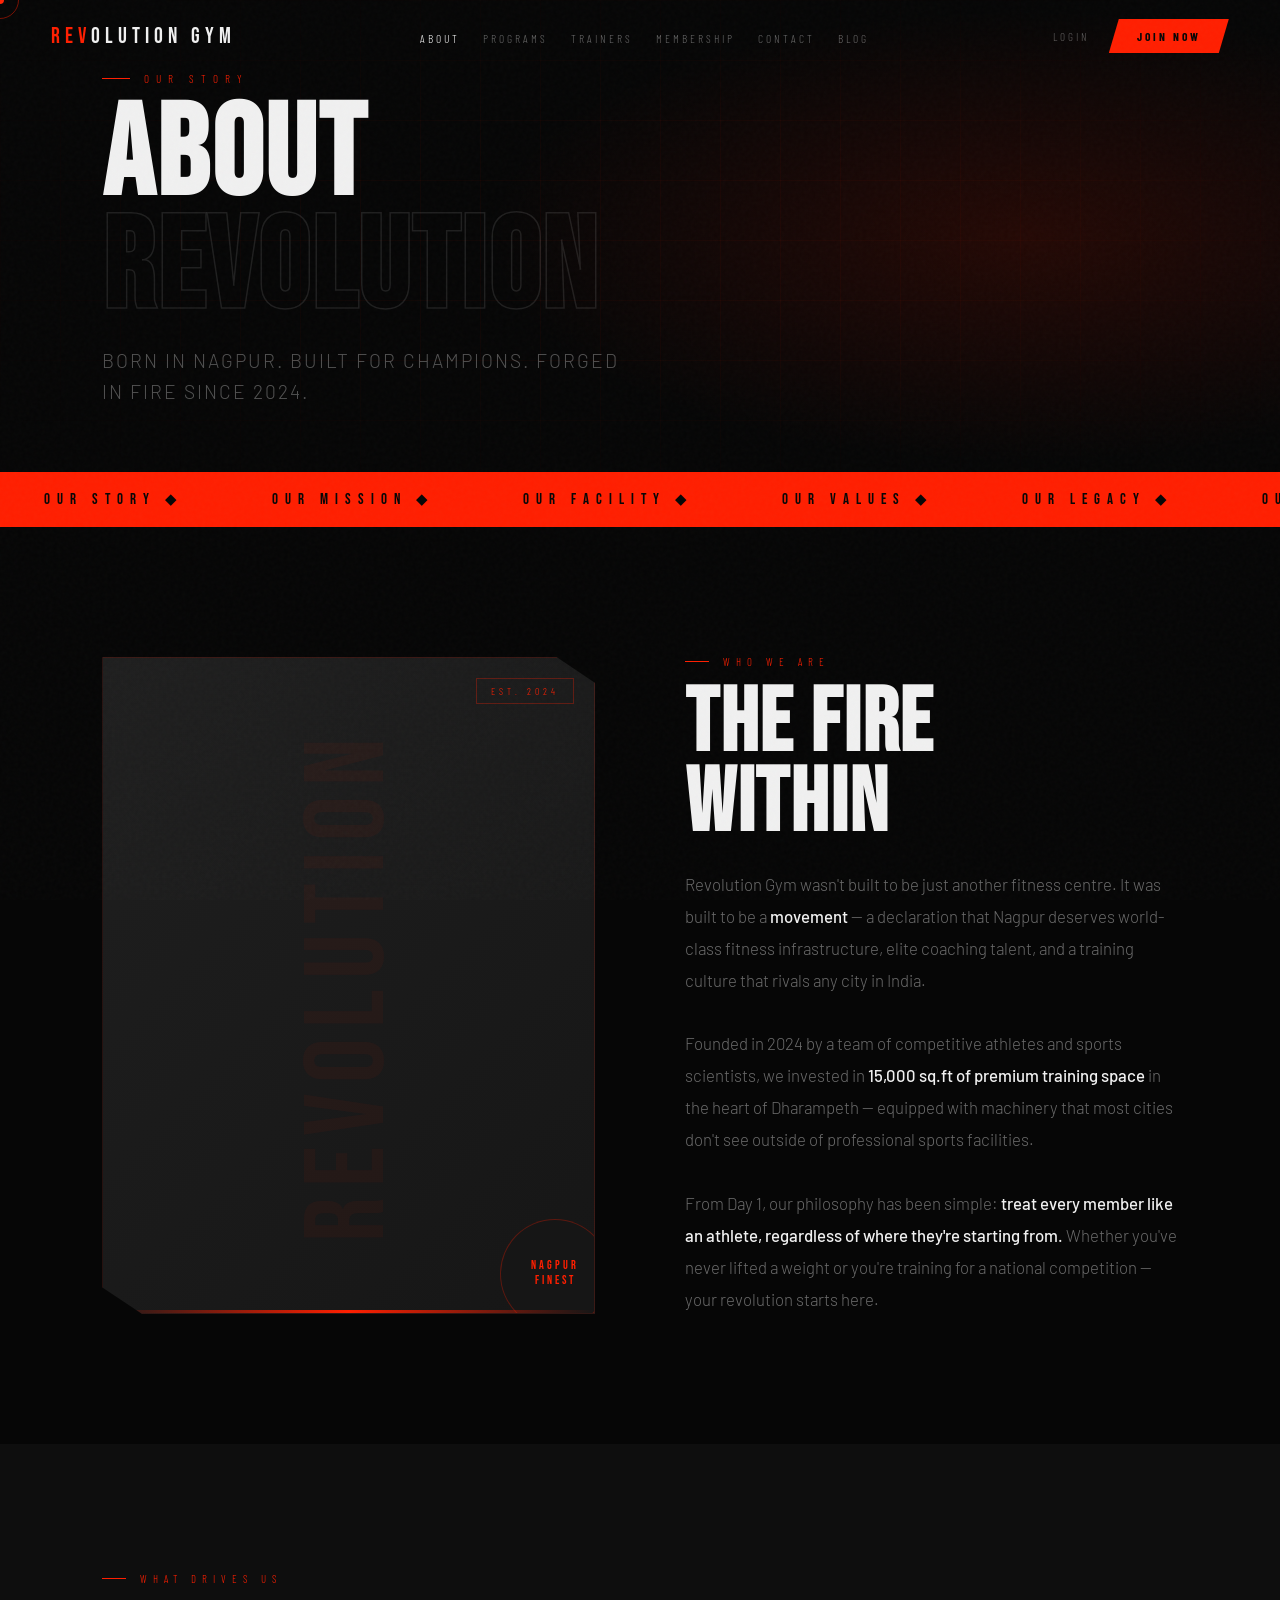
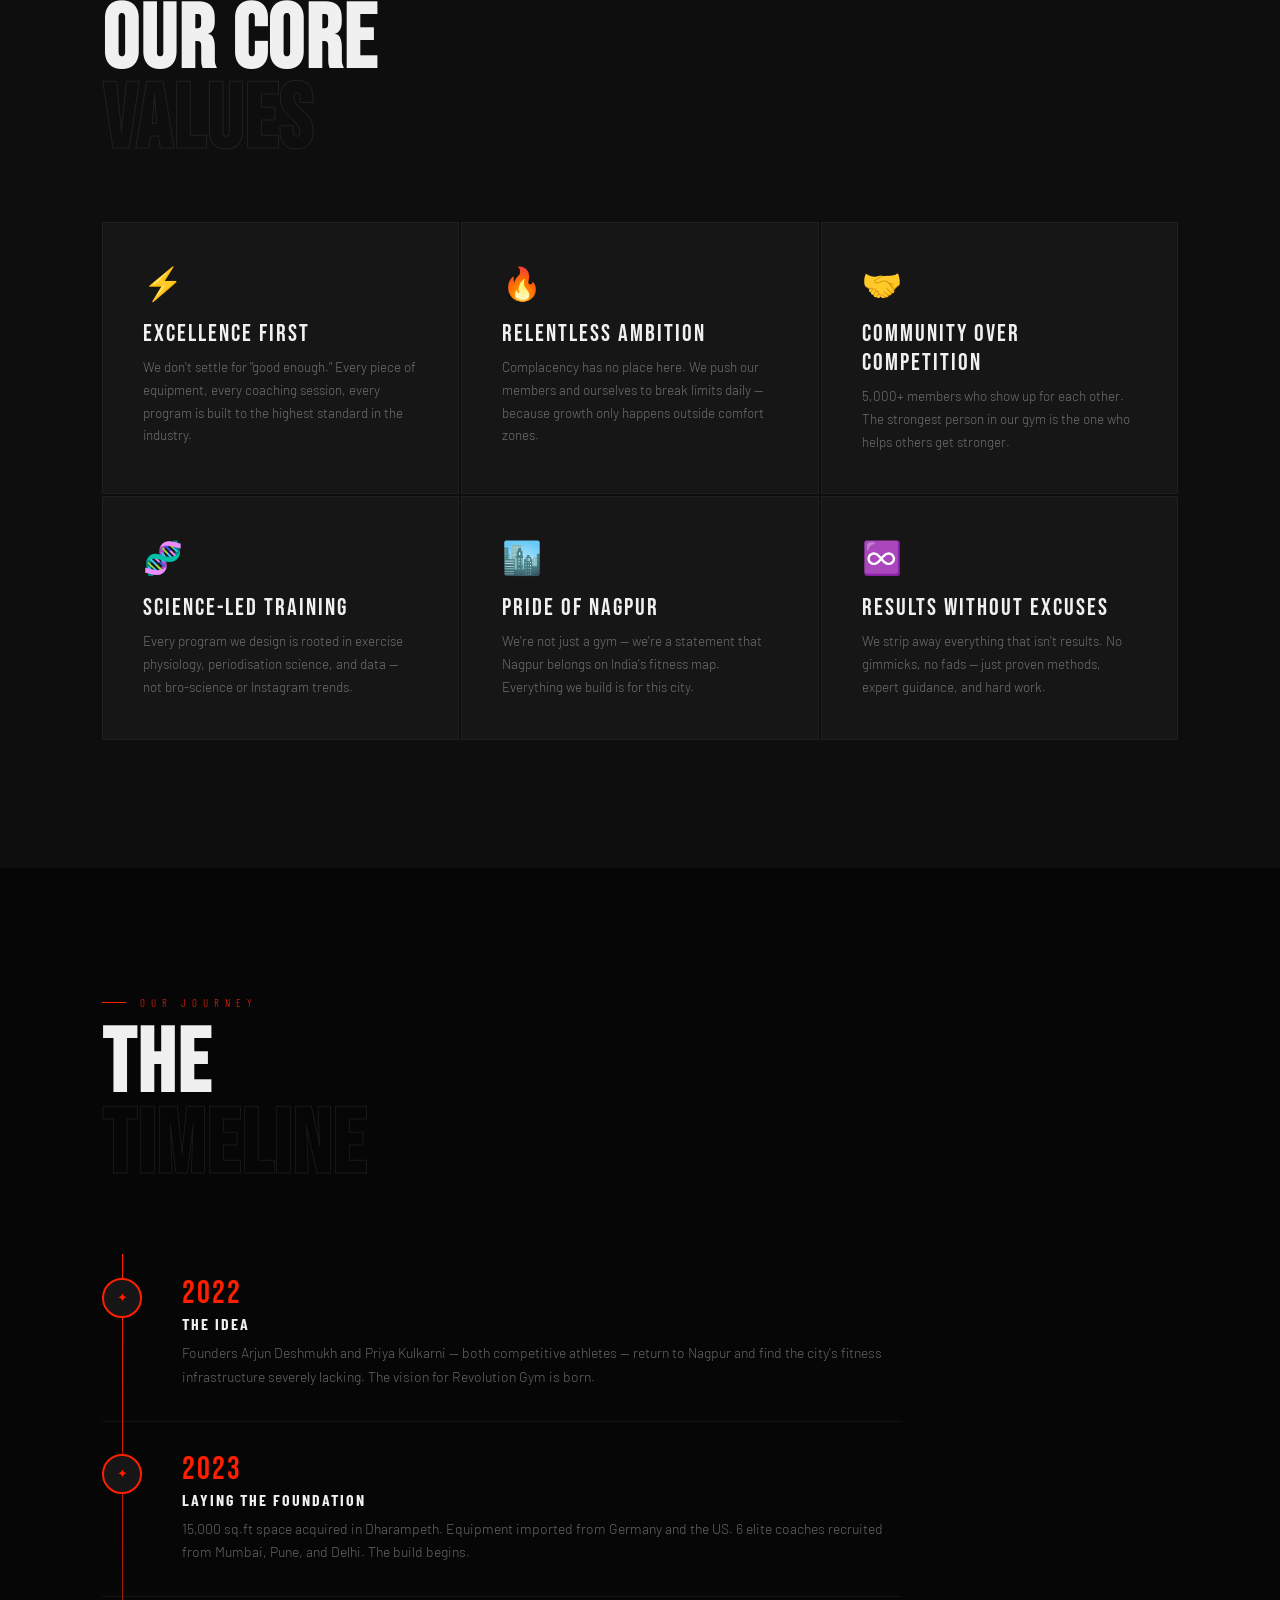
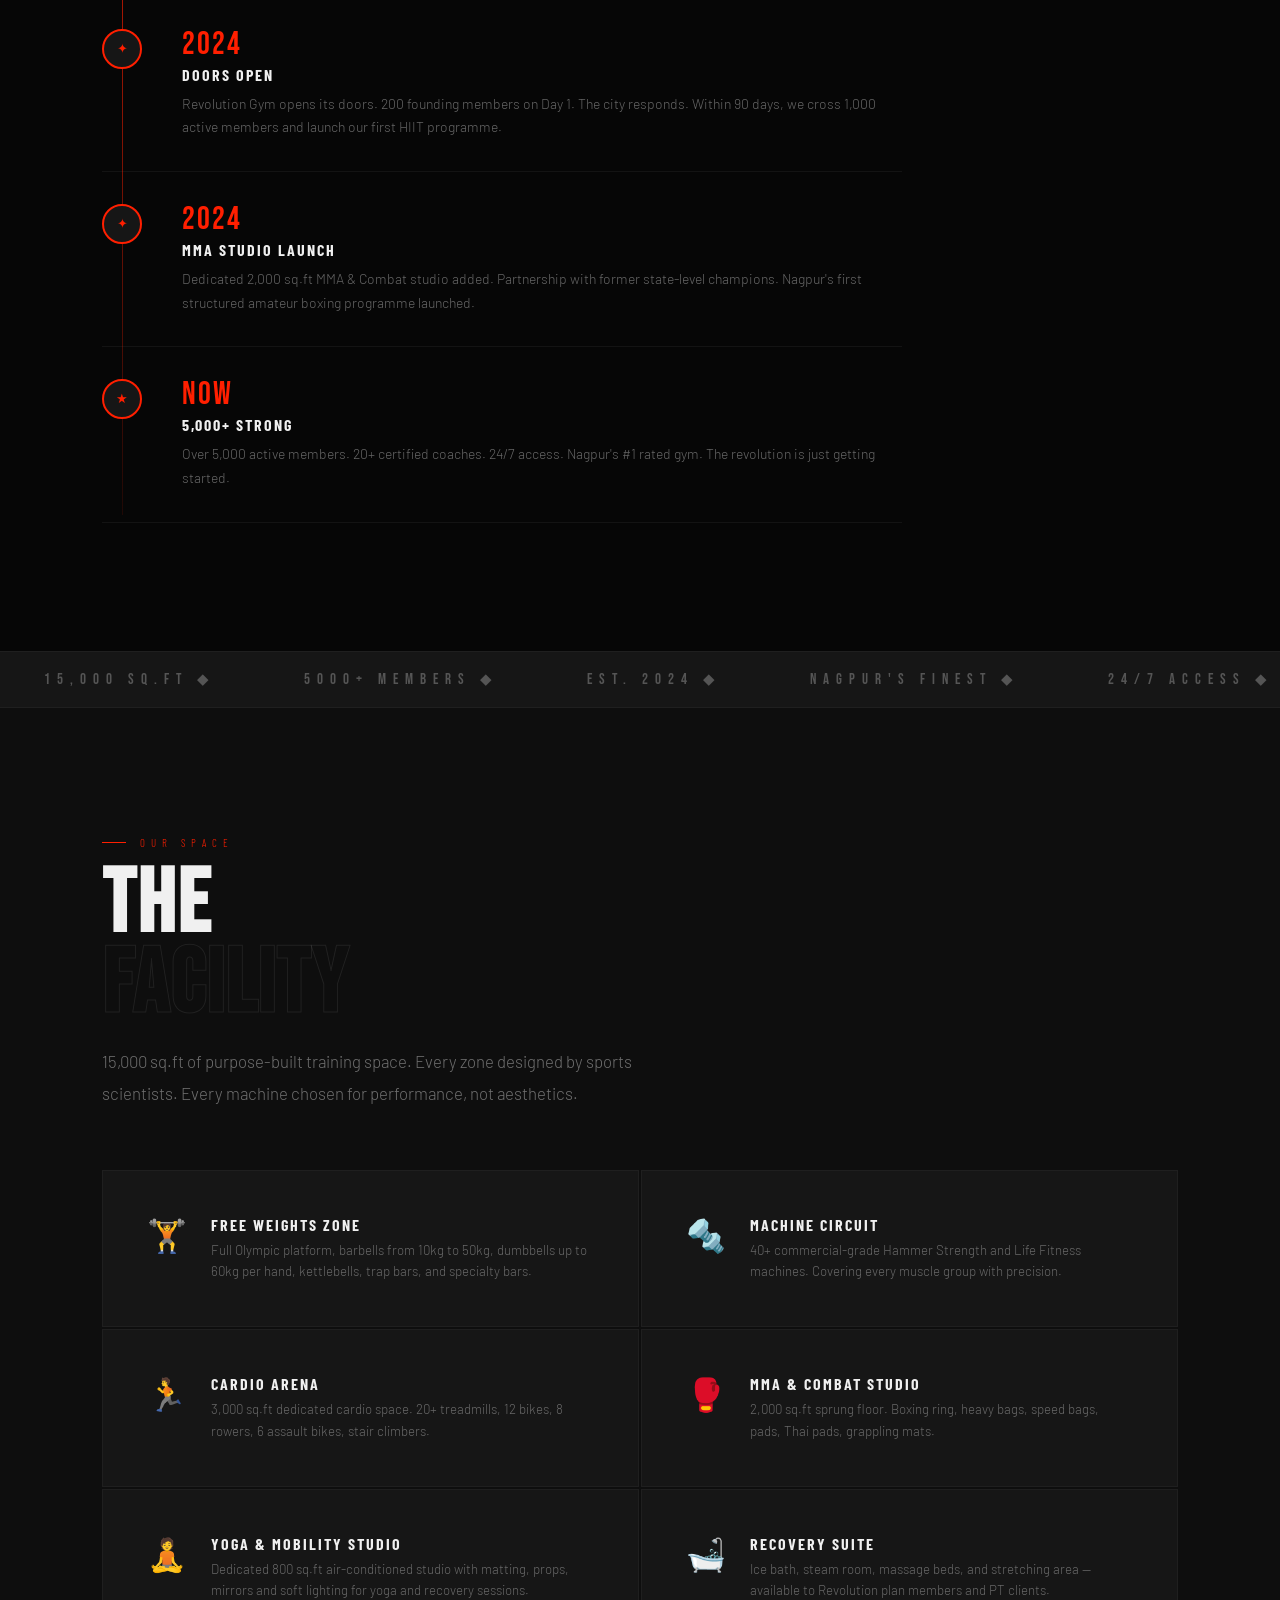
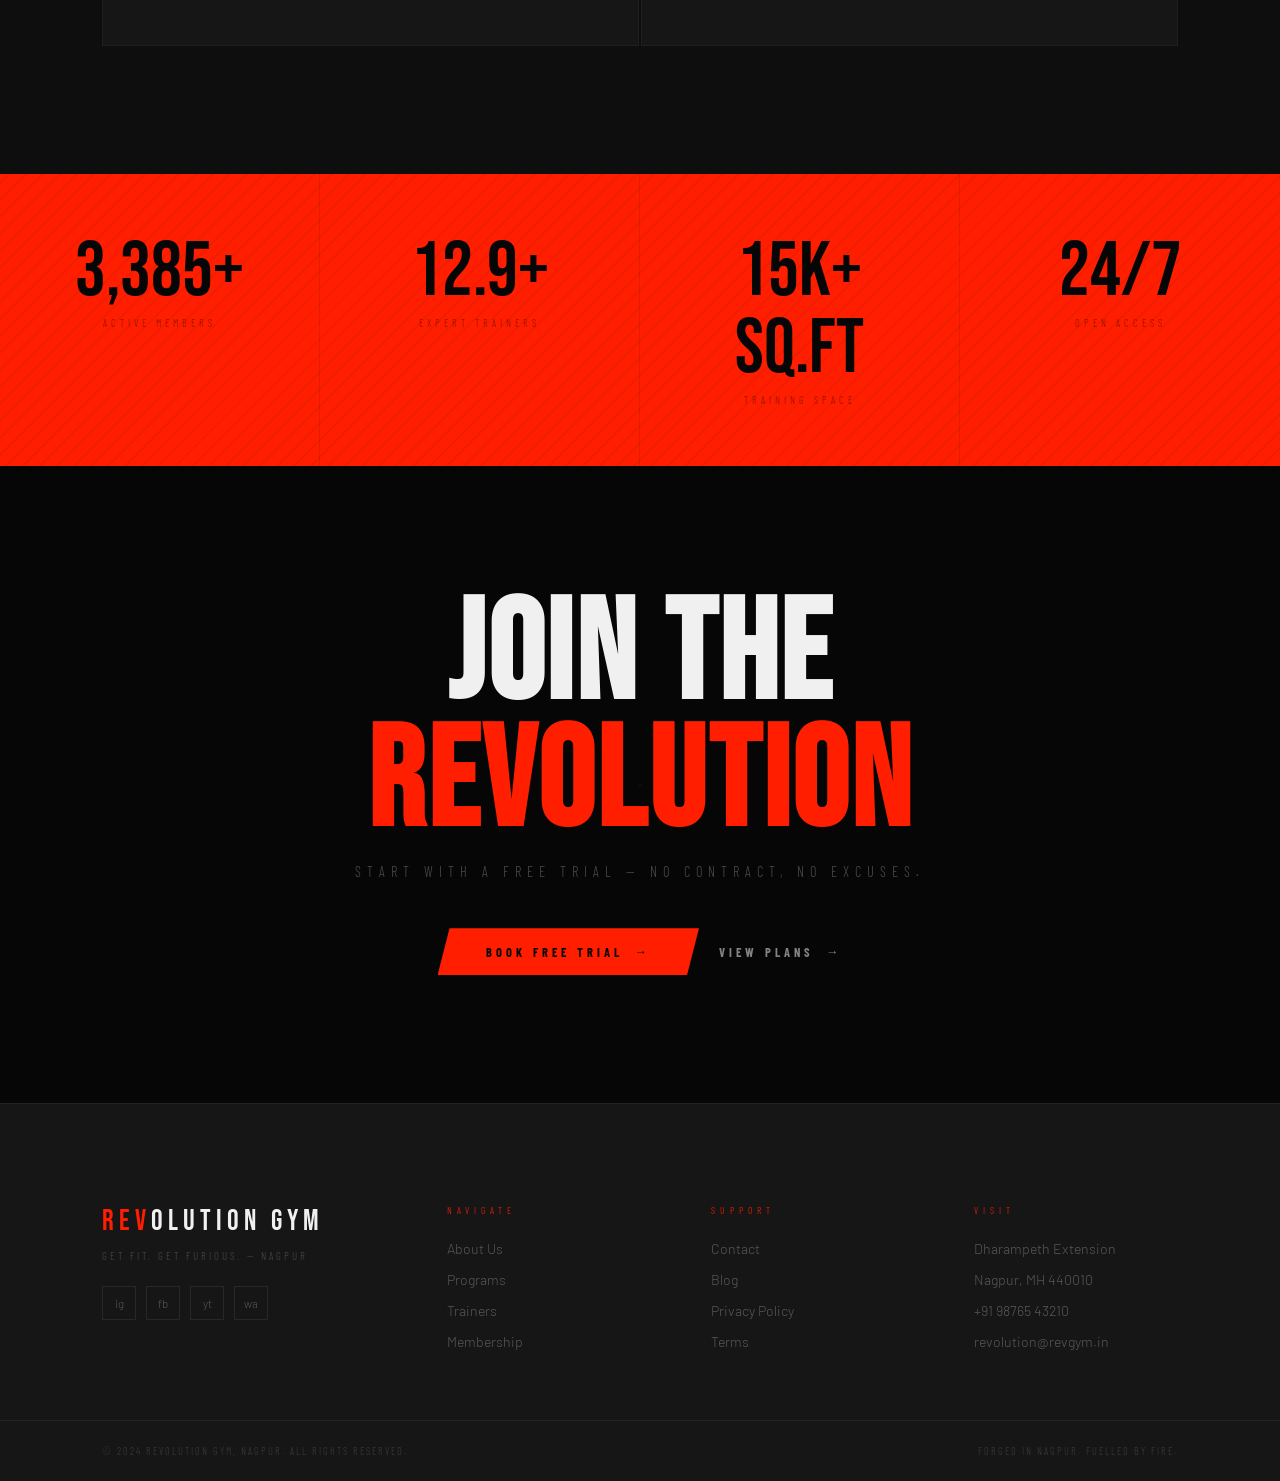
==== commit 45a4d466: "update" ====
--- a/about.html
+++ b/about.html
@@ -70,7 +70,28 @@
   </div>
   <button class="nav-ham" aria-label="Menu"><span></span><span></span><span></span></button>
 </nav>
-<nav class="nav-drawer"><ul><li><a href="about.html">About Us</a></li><li><a href="programs.html">Programs</a></li><li><a href="trainers.html">Trainers</a></li><li><a href="membership.html">Membership</a></li><li><a href="contact.html">Contact</a></li><li><a href="blog.html">Blog</a></li></ul><a href="login.html" style="display:block;text-align:center;margin:0 clamp(20px,6vw,60px) 12px;font-family:'Barlow Condensed',sans-serif;font-size:.8rem;letter-spacing:3px;text-transform:uppercase;color:rgba(255,255,255,.4);padding:14px;border:1px solid rgba(255,255,255,.1);">Sign In to My Account</a><a href="join.html" class="nav-drawer-cta">Join Now — Free Trial</a></nav>
+<!-- Backdrop -->
+<div class="nav-drawer-backdrop" id="navBackdrop" onclick="closeDrawer()"></div>
+
+<!-- RIGHT SLIDE DRAWER -->
+<nav class="nav-drawer" id="navDrawer">
+  <div class="nav-drawer-header">
+    <div class="nav-drawer-logo"><em>REV</em>OLUTION GYM</div>
+    <button class="nav-drawer-close" onclick="closeDrawer()" aria-label="Close menu">×</button>
+  </div>
+  <ul>
+    <li><a href="about.html">About Us</a></li>
+    <li><a href="programs.html">Programs</a></li>
+    <li><a href="trainers.html">Trainers</a></li>
+    <li><a href="membership.html">Membership</a></li>
+    <li><a href="contact.html">Contact</a></li>
+    <li><a href="blog.html">Blog</a></li>
+  </ul>
+  <div class="nav-drawer-footer">
+    <a href="login.html" class="nav-drawer-signin" id="drawerSignIn">Sign In to My Account</a>
+    <a href="join.html" class="nav-drawer-cta">Join Now — Free Trial</a>
+  </div>
+</nav>
 
 <!-- HERO -->
 <div class="page-hero">
--- a/style.css
+++ b/style.css
@@ -136,36 +136,123 @@
 .nav-ham.open span:nth-child(2){opacity:0;}
 .nav-ham.open span:nth-child(3){transform:translateY(-6.5px) rotate(-45deg);}
 
-/* Mobile drawer */
-.nav-drawer{overflow:hidden;visibility:hidden;
-  position:fixed;top:var(--nav-h);left:0;right:0;
-  background:rgba(6,6,6,.98);
-  backdrop-filter:blur(20px);-webkit-backdrop-filter:blur(20px);
-  transform:translateY(-110%);
-  transition:transform .45s var(--ease);
-  z-index:499;
+/* Mobile drawer — slides in from RIGHT */
+.nav-drawer{
+  position:fixed;
+  top:0;bottom:0;right:0;
+  width:min(320px, 85vw);
+  background:#0a0a0a;
+  border-left:1px solid rgba(255,31,0,.2);
+  transform:translateX(100%);
+  transition:transform .4s var(--ease);
+  z-index:600;
+  overflow-y:auto;
+  overflow-x:hidden;
+  visibility:hidden;
+  display:flex;
+  flex-direction:column;
+}
+.nav-drawer.open{
+  transform:translateX(0);
+  visibility:visible;
+}
+
+/* Backdrop overlay */
+.nav-drawer-backdrop{
+  display:none;
+  position:fixed;inset:0;
+  background:rgba(0,0,0,.7);
+  backdrop-filter:blur(4px);
+  -webkit-backdrop-filter:blur(4px);
+  z-index:599;
+  opacity:0;
+  transition:opacity .4s;
+}
+.nav-drawer-backdrop.open{
+  display:block;
+  opacity:1;
+}
+
+/* Drawer header with logo + close */
+.nav-drawer-header{
+  display:flex;align-items:center;justify-content:space-between;
+  padding:20px 24px;
   border-bottom:1px solid rgba(255,31,0,.15);
-}
-.nav-drawer.open{transform:translateY(0);visibility:visible;}
-.nav-drawer ul{list-style:none;padding:32px clamp(20px,6vw,60px);}
-.nav-drawer li{border-bottom:1px solid rgba(255,255,255,.06);}
+  flex-shrink:0;
+}
+.nav-drawer-logo{
+  font-family:'Bebas Neue',sans-serif;
+  font-size:1.2rem;letter-spacing:5px;
+  color:var(--white);
+}
+.nav-drawer-logo em{color:var(--fire);font-style:normal;}
+.nav-drawer-close{
+  width:36px;height:36px;
+  background:rgba(255,255,255,.06);
+  border:1px solid rgba(255,255,255,.1);
+  color:rgba(255,255,255,.5);
+  font-size:1.2rem;
+  display:flex;align-items:center;justify-content:center;
+  cursor:pointer;
+  border-radius:2px;
+  transition:background .2s,color .2s;
+  flex-shrink:0;
+}
+.nav-drawer-close:hover{background:rgba(255,31,0,.15);color:var(--fire);}
+
+/* Nav links */
+.nav-drawer ul{
+  list-style:none;
+  padding:12px 0;
+  flex-shrink:0;
+}
+.nav-drawer li{
+  border-bottom:1px solid rgba(255,255,255,.05);
+}
 .nav-drawer a{
-  display:block;padding:18px 0;
-  font-family:'Bebas Neue',sans-serif;
-  font-size:1.8rem;letter-spacing:4px;
+  display:flex;align-items:center;gap:12px;
+  padding:16px 24px;
+  font-family:'Bebas Neue',sans-serif;
+  font-size:1.4rem;letter-spacing:4px;
   color:rgba(255,255,255,.6);
-  transition:color .2s,padding-left .3s var(--ease);
+  transition:color .2s,background .2s,padding-left .25s var(--ease);
+  text-decoration:none;
 }
 .nav-drawer a:hover,
-.nav-drawer a.active{color:var(--fire);padding-left:12px;}
+.nav-drawer a.active{
+  color:var(--fire);
+  background:rgba(255,31,0,.06);
+  padding-left:32px;
+}
+
+/* Bottom CTA area */
+.nav-drawer-footer{
+  margin-top:auto;
+  padding:20px 24px 32px;
+  border-top:1px solid rgba(255,255,255,.06);
+  flex-shrink:0;
+  display:flex;flex-direction:column;gap:10px;
+}
+.nav-drawer-signin{
+  display:block;text-align:center;
+  font-family:'Barlow Condensed',sans-serif;
+  font-size:.72rem;letter-spacing:3px;text-transform:uppercase;
+  color:rgba(255,255,255,.4);
+  padding:13px;
+  border:1px solid rgba(255,255,255,.12);
+  transition:color .2s,border-color .2s;
+}
+.nav-drawer-signin:hover{color:var(--fire);border-color:rgba(255,31,0,.4);}
 .nav-drawer-cta{
-  margin:24px clamp(20px,6vw,60px) 32px;
   display:block;text-align:center;
   font-family:'Barlow Condensed',sans-serif;
-  font-size:.85rem;letter-spacing:4px;text-transform:uppercase;font-weight:700;
+  font-size:.78rem;letter-spacing:4px;text-transform:uppercase;font-weight:700;
   background:var(--fire);color:var(--black);
-  padding:16px;
-}
+  padding:15px;
+  transition:background .2s;
+  width:100%;box-sizing:border-box;
+}
+.nav-drawer-cta:hover{background:var(--ember);}
 
 /* ── PAGE HERO (inner pages) ─────────────────────────────── */
 .page-hero{
@@ -731,11 +818,28 @@
 @media(max-width:768px){
   body{cursor:auto;}
   #cur-dot,#cur-ring{display:none;}
-  nav{padding:0 20px;gap:8px;}
-  .nav-links,.nav-cta{display:none;}
-  /* Hide the login link in desktop nav on mobile — drawer handles it */
+
+  /* ── NAV MOBILE ─────────────────────────────────────────── */
+  nav{
+    padding:0 16px;gap:0;
+    height:52px;
+  }
+  :root{--nav-h:52px;}
+  .nav-logo{font-size:1.1rem;letter-spacing:4px;}
+  /* Hide desktop links, login btn, join btn wrapper, join btn */
+  .nav-links{display:none;}
+  .nav-cta{display:none;}
   #navLoginBtn{display:none;}
-  .nav-ham{display:flex;}
+  /* Hide the flex wrapper div that holds Login + Join Now */
+  nav > div[style*="flex-shrink:0"]{display:none;}
+  /* Show hamburger */
+  .nav-ham{display:flex;margin-left:auto;}
+
+  /* ── DRAWER handled by base CSS (right-side panel) ─────── */
+  .nav-drawer{ top:0; } /* full height from top */
+
+
+  /* ── OTHER PAGE FIXES ───────────────────────────────────── */
   .blog-grid{grid-template-columns:1fr;}
   .fire-band-grid{grid-template-columns:repeat(2,1fr);}
   .footer-main{grid-template-columns:1fr;}
@@ -744,9 +848,17 @@
   .tl-item{gap:20px;}
   .timeline::before{left:16px;}
   .cta-btns{flex-direction:column;}
+
+  /* ── PAGE HERO MOBILE ───────────────────────────────────── */
+  .page-hero{
+    padding:0 20px 40px;
+    min-height:40vh;
+  }
+  .page-hero-title{font-size:clamp(2.8rem,12vw,5rem);}
 }
 
 @media(max-width:480px){
   .fire-band-grid{grid-template-columns:repeat(2,1fr);}
-  .page-hero{min-height:45vh;padding-bottom:40px;}
-}
+  .page-hero{min-height:38vh;padding-bottom:32px;}
+  .s-title{font-size:clamp(2.2rem,10vw,4rem);}
+}
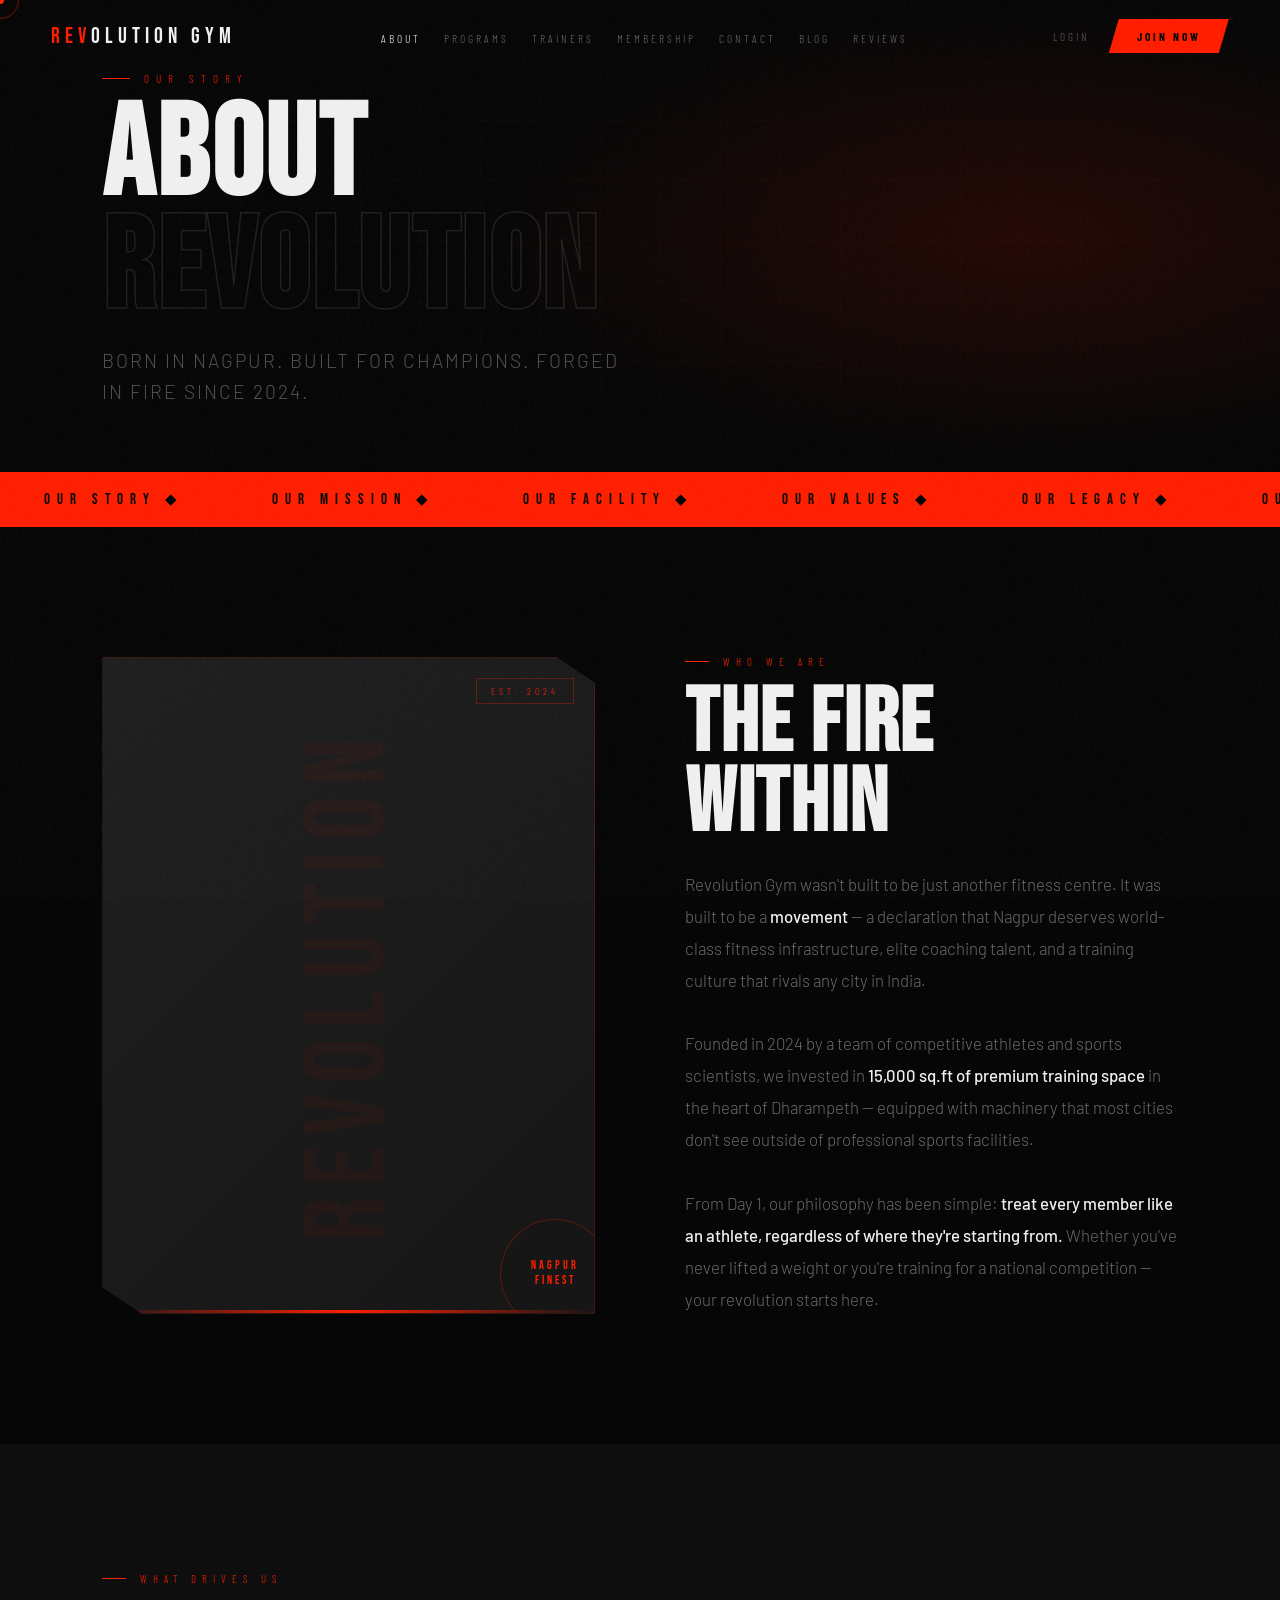
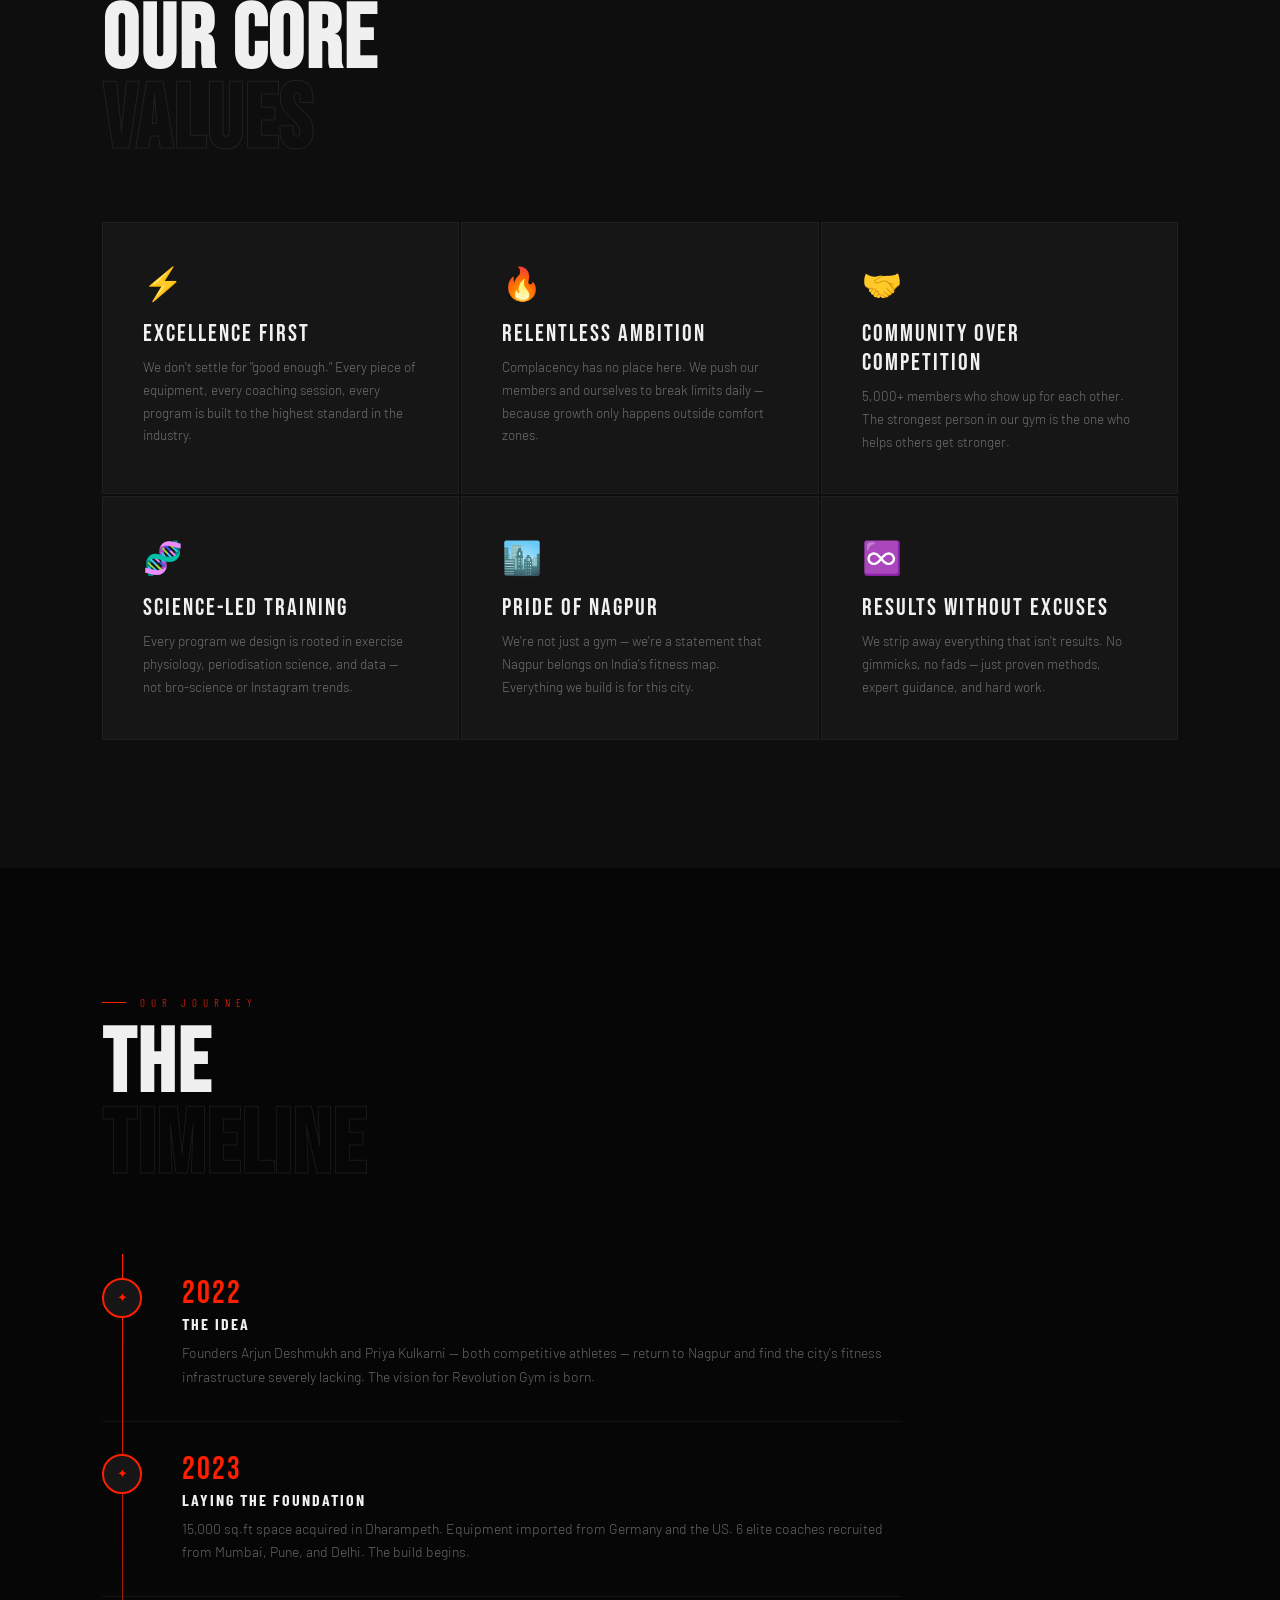
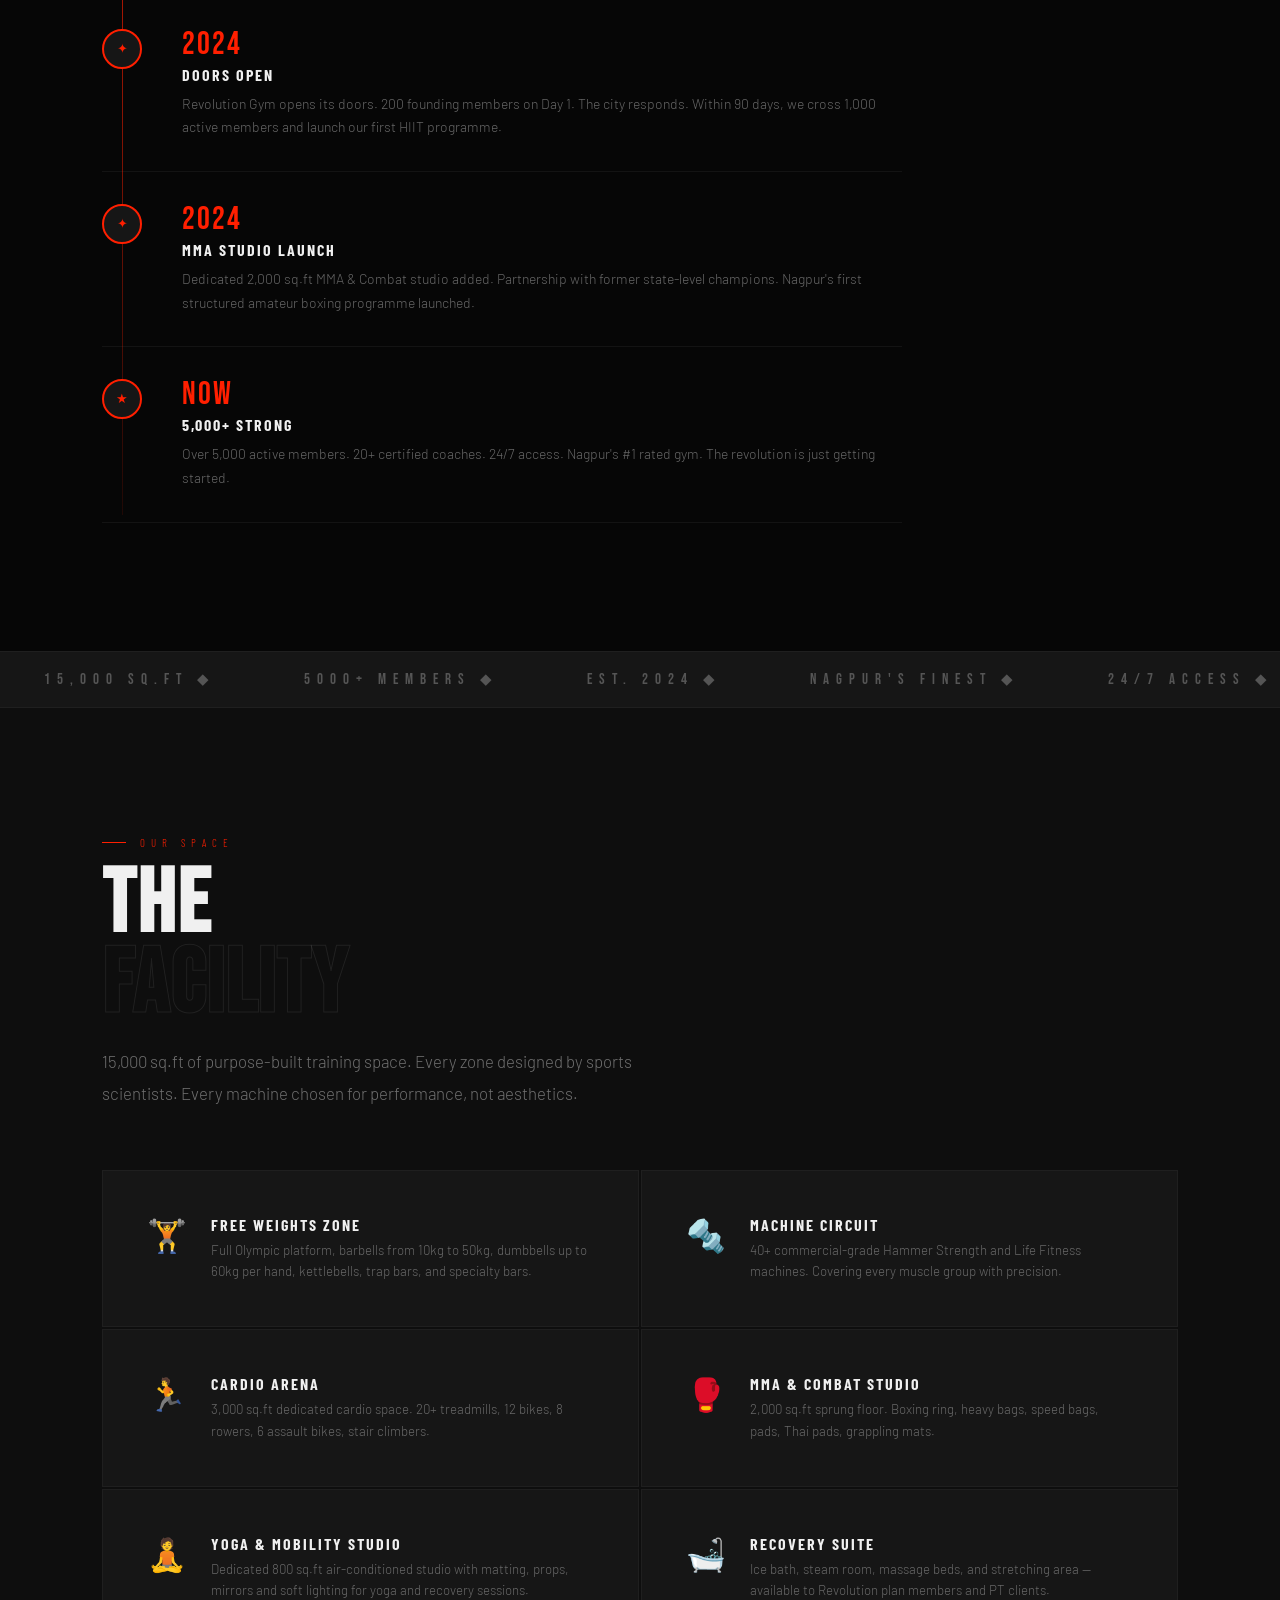
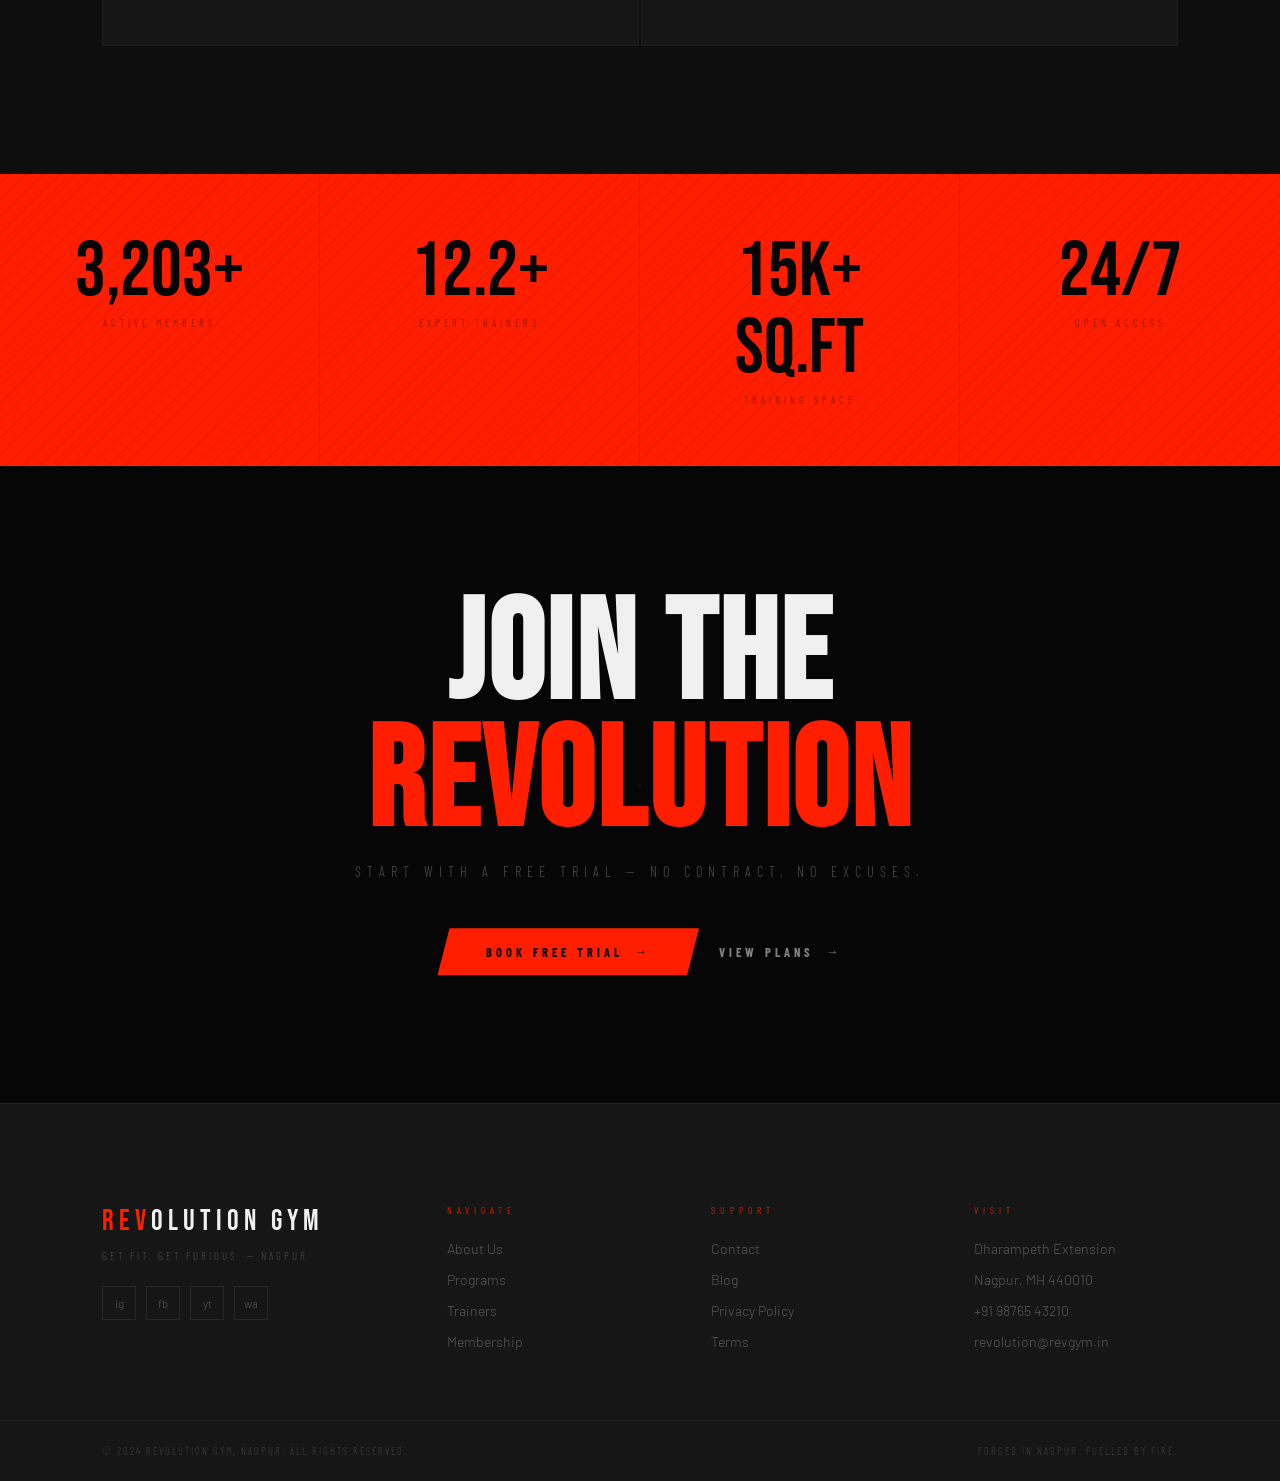
==== commit 1b8455a8: "update" ====
--- a/about.html
+++ b/about.html
@@ -65,6 +65,7 @@
   <a href="index.html" class="nav-logo"><em>REV</em>OLUTION GYM</a>
   <ul class="nav-links">
     <li><a href="about.html">About</a></li><li><a href="programs.html">Programs</a></li><li><a href="trainers.html">Trainers</a></li><li><a href="membership.html">Membership</a></li><li><a href="contact.html">Contact</a></li><li><a href="blog.html">Blog</a></li>
+    <li><a href="reviews.html">Reviews</a></li>
   </ul>
   <div style="display:flex;align-items:center;gap:0;flex-shrink:0;"><a href="login.html" id="navLoginBtn" style="font-family:'Barlow Condensed',sans-serif;font-size:.7rem;letter-spacing:3px;text-transform:uppercase;color:rgba(255,255,255,.35);margin-right:20px;transition:color .2s;white-space:nowrap;" onmouseover="this.style.color='#FF1F00'" onmouseout="this.style.color='rgba(255,255,255,.35)'">Login</a><a href="join.html" class="nav-cta">Join Now</a>
   </div>
@@ -86,6 +87,7 @@
     <li><a href="membership.html">Membership</a></li>
     <li><a href="contact.html">Contact</a></li>
     <li><a href="blog.html">Blog</a></li>
+    <li><a href="reviews.html">Reviews</a></li>
   </ul>
   <div class="nav-drawer-footer">
     <a href="login.html" class="nav-drawer-signin" id="drawerSignIn">Sign In to My Account</a>
--- a/style.css
+++ b/style.css
@@ -68,7 +68,7 @@
 /* ── NAV ─────────────────────────────────────────────────── */
 nav{
   position:fixed;top:0;left:0;right:0;
-  height:var(--nav-h);z-index:500;
+  height:var(--nav-h);z-index:9300;
   display:flex;align-items:center;
   padding:0 clamp(16px,4vw,60px);
   justify-content:space-between;
@@ -140,12 +140,12 @@
 .nav-drawer{
   position:fixed;
   top:0;bottom:0;right:0;
-  width:min(320px, 85vw);
+  width:min(320px,85vw);
   background:#0a0a0a;
   border-left:1px solid rgba(255,31,0,.2);
   transform:translateX(100%);
   transition:transform .4s var(--ease);
-  z-index:600;
+  z-index:9500;
   overflow-y:auto;
   overflow-x:hidden;
   visibility:hidden;
@@ -160,11 +160,10 @@
 /* Backdrop overlay */
 .nav-drawer-backdrop{
   display:none;
-  position:fixed;inset:0;
-  background:rgba(0,0,0,.7);
-  backdrop-filter:blur(4px);
-  -webkit-backdrop-filter:blur(4px);
-  z-index:599;
+  position:fixed;
+  inset:0;
+  background:rgba(0,0,0,.75);
+  z-index:9499;
   opacity:0;
   transition:opacity .4s;
 }
